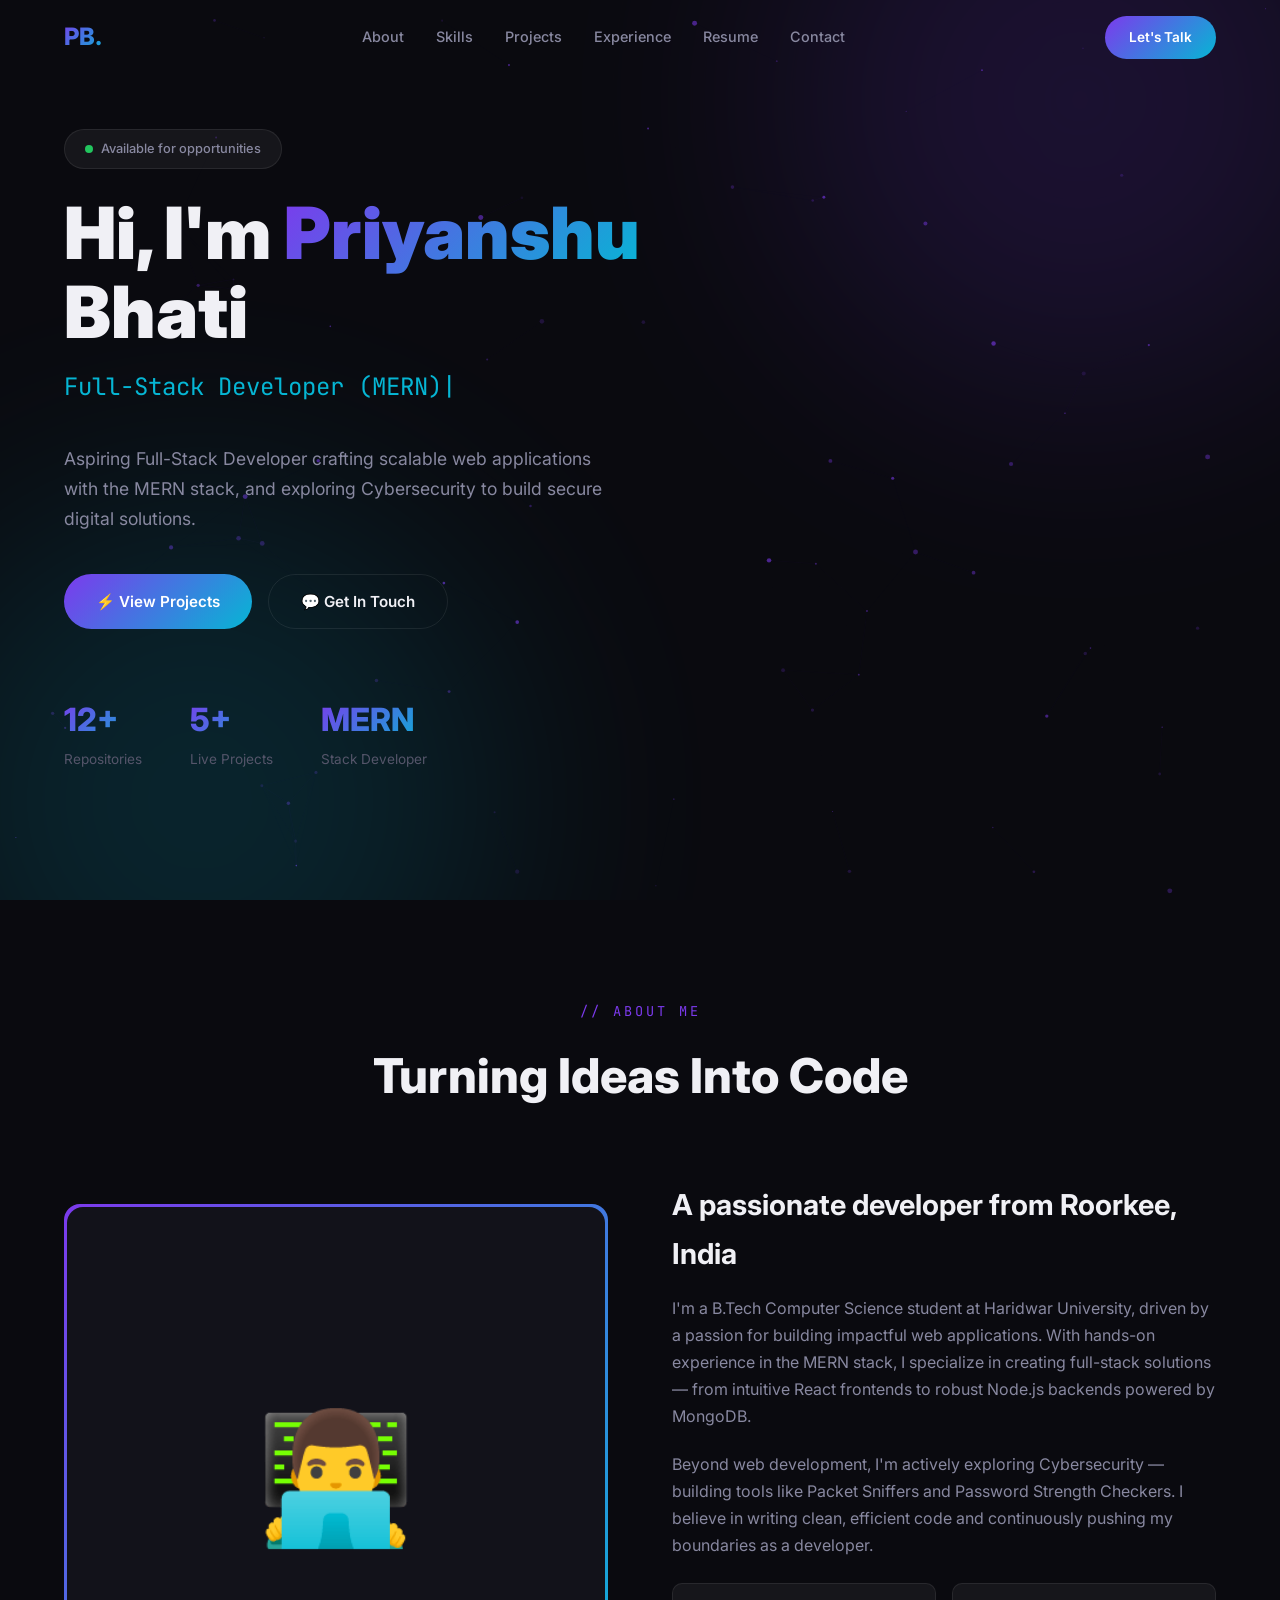
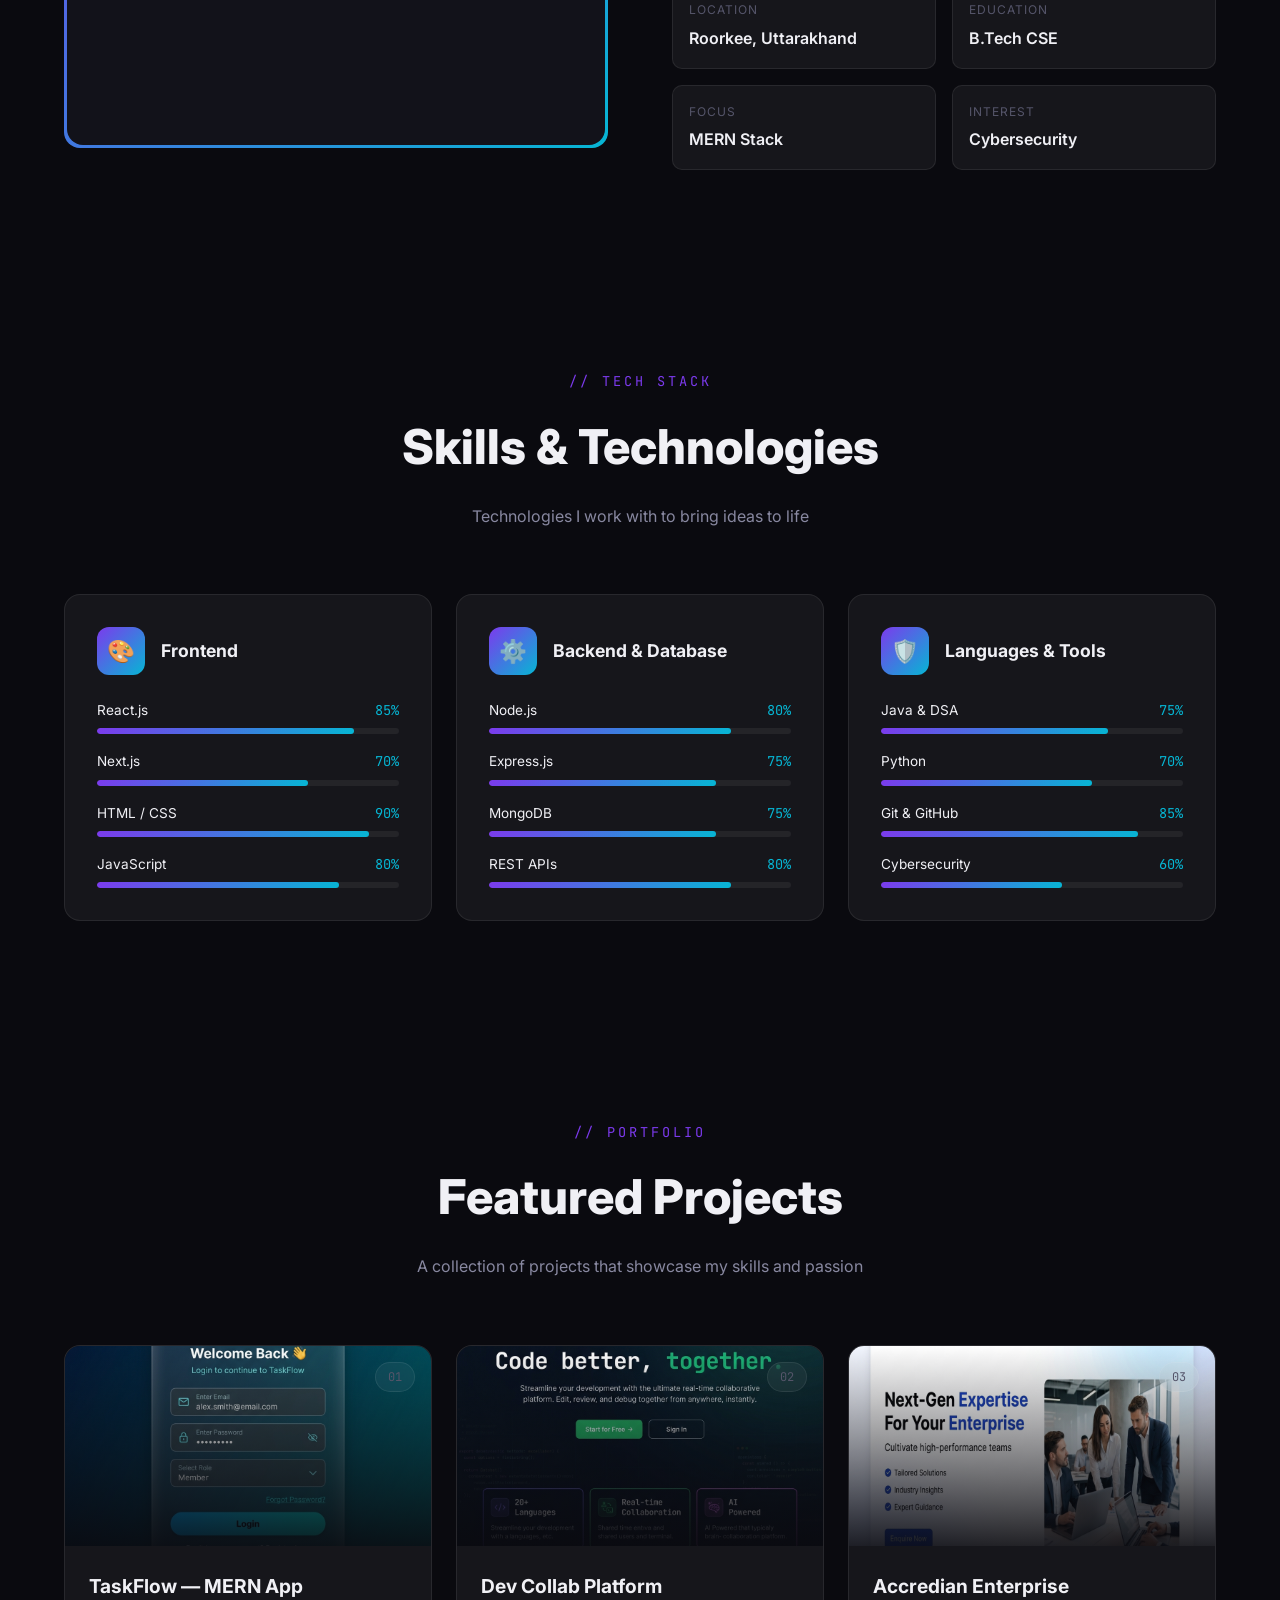
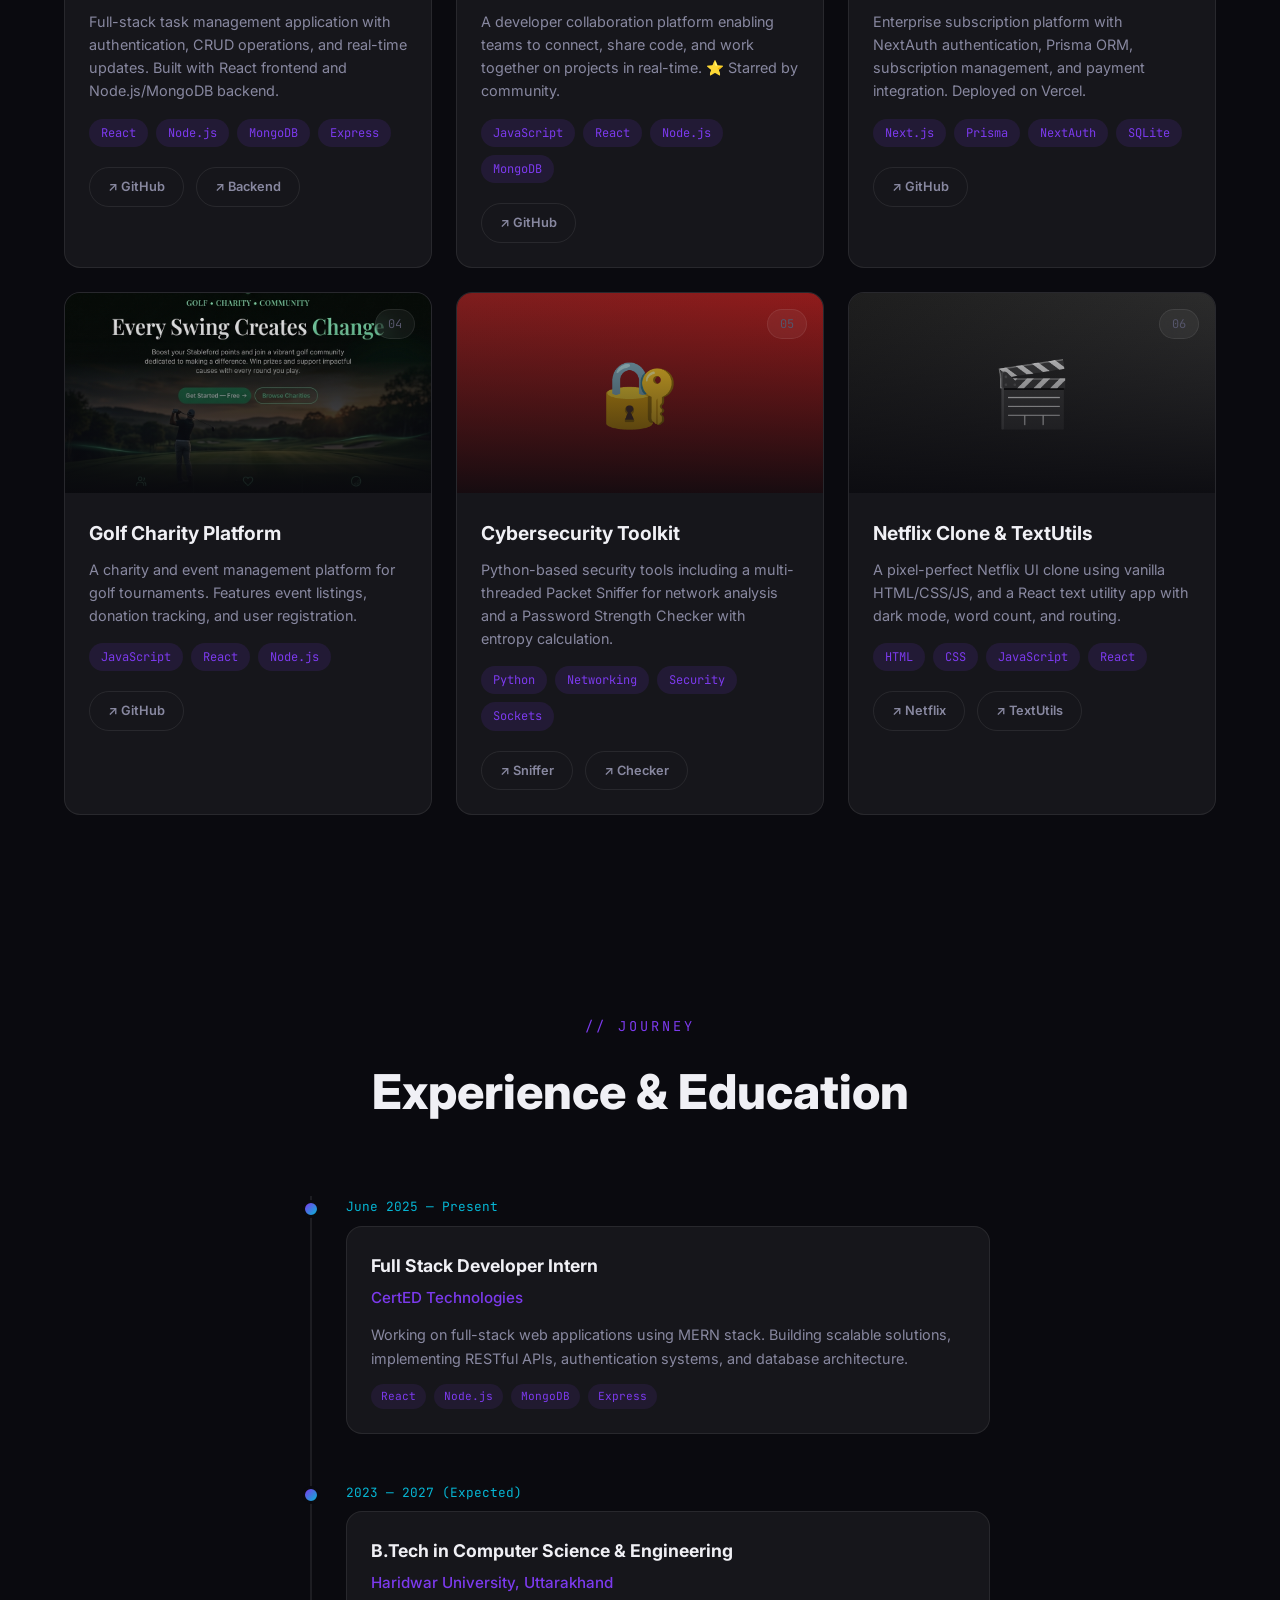
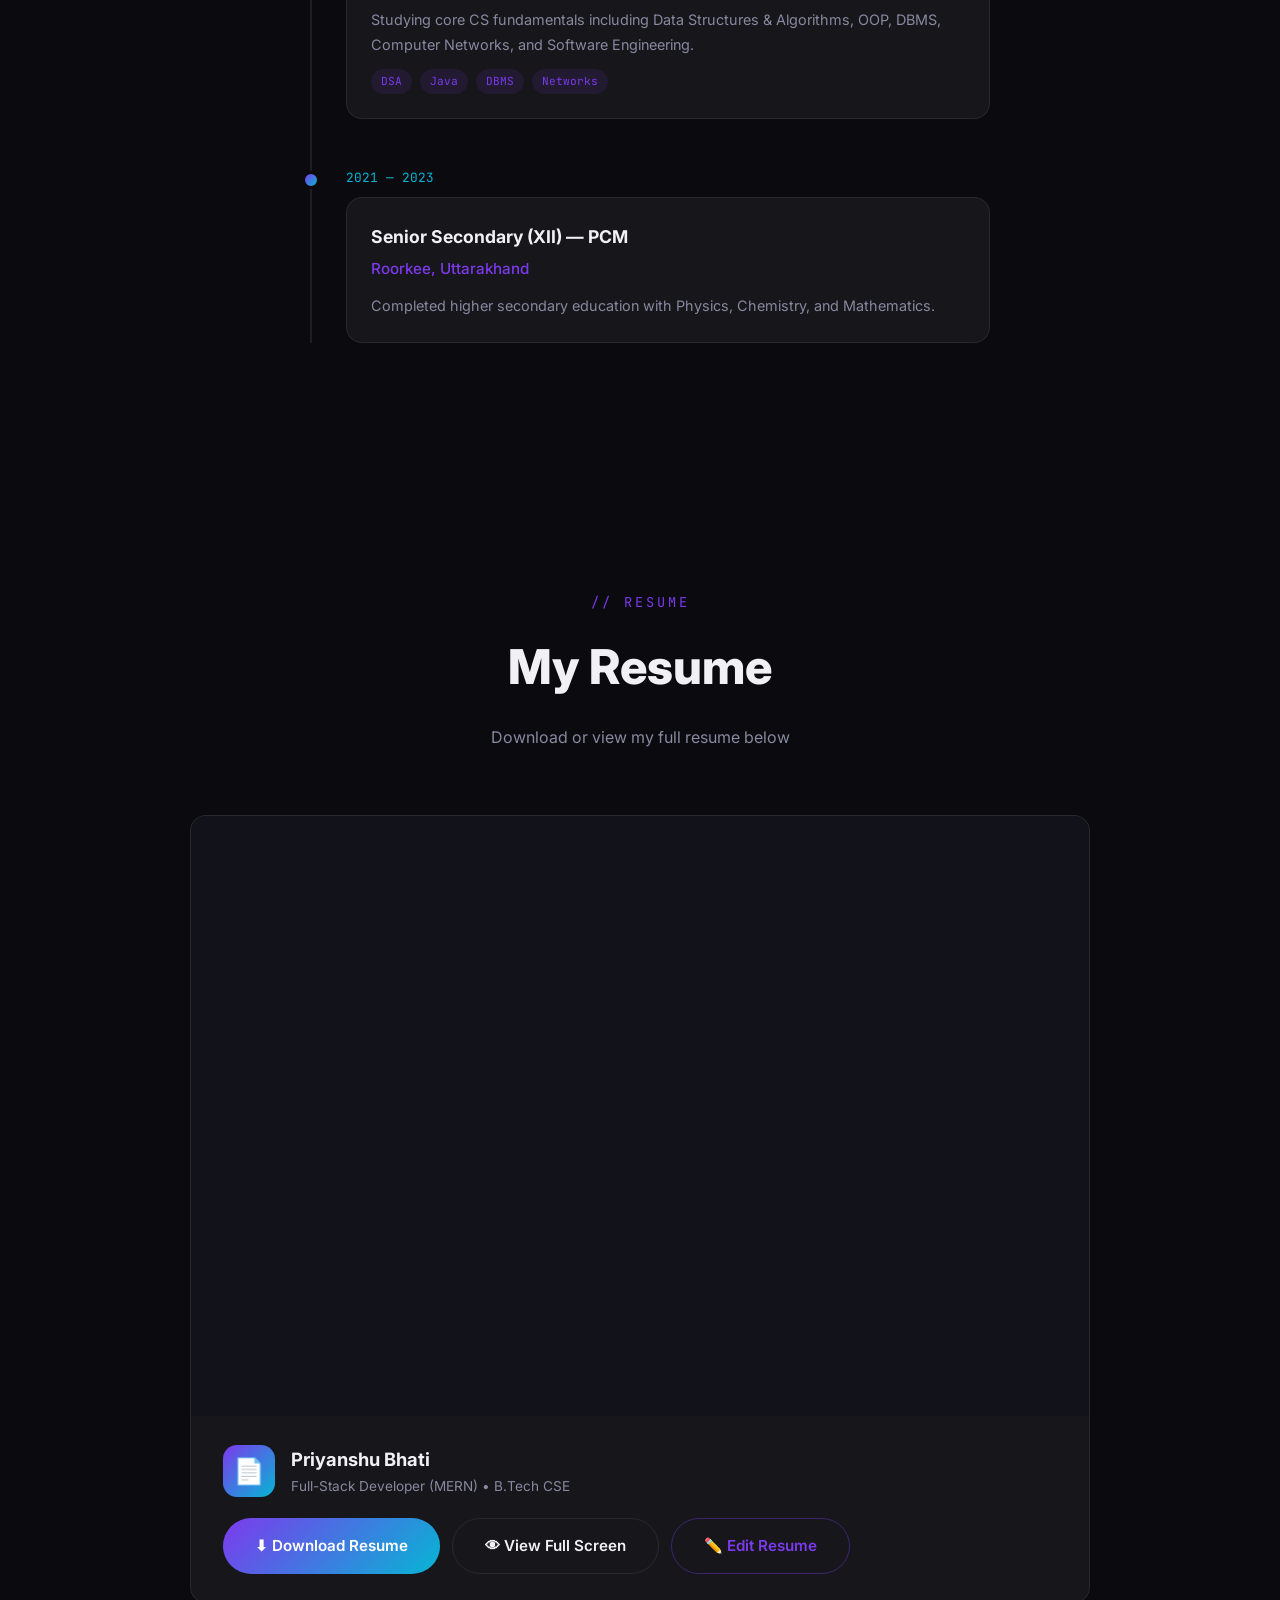
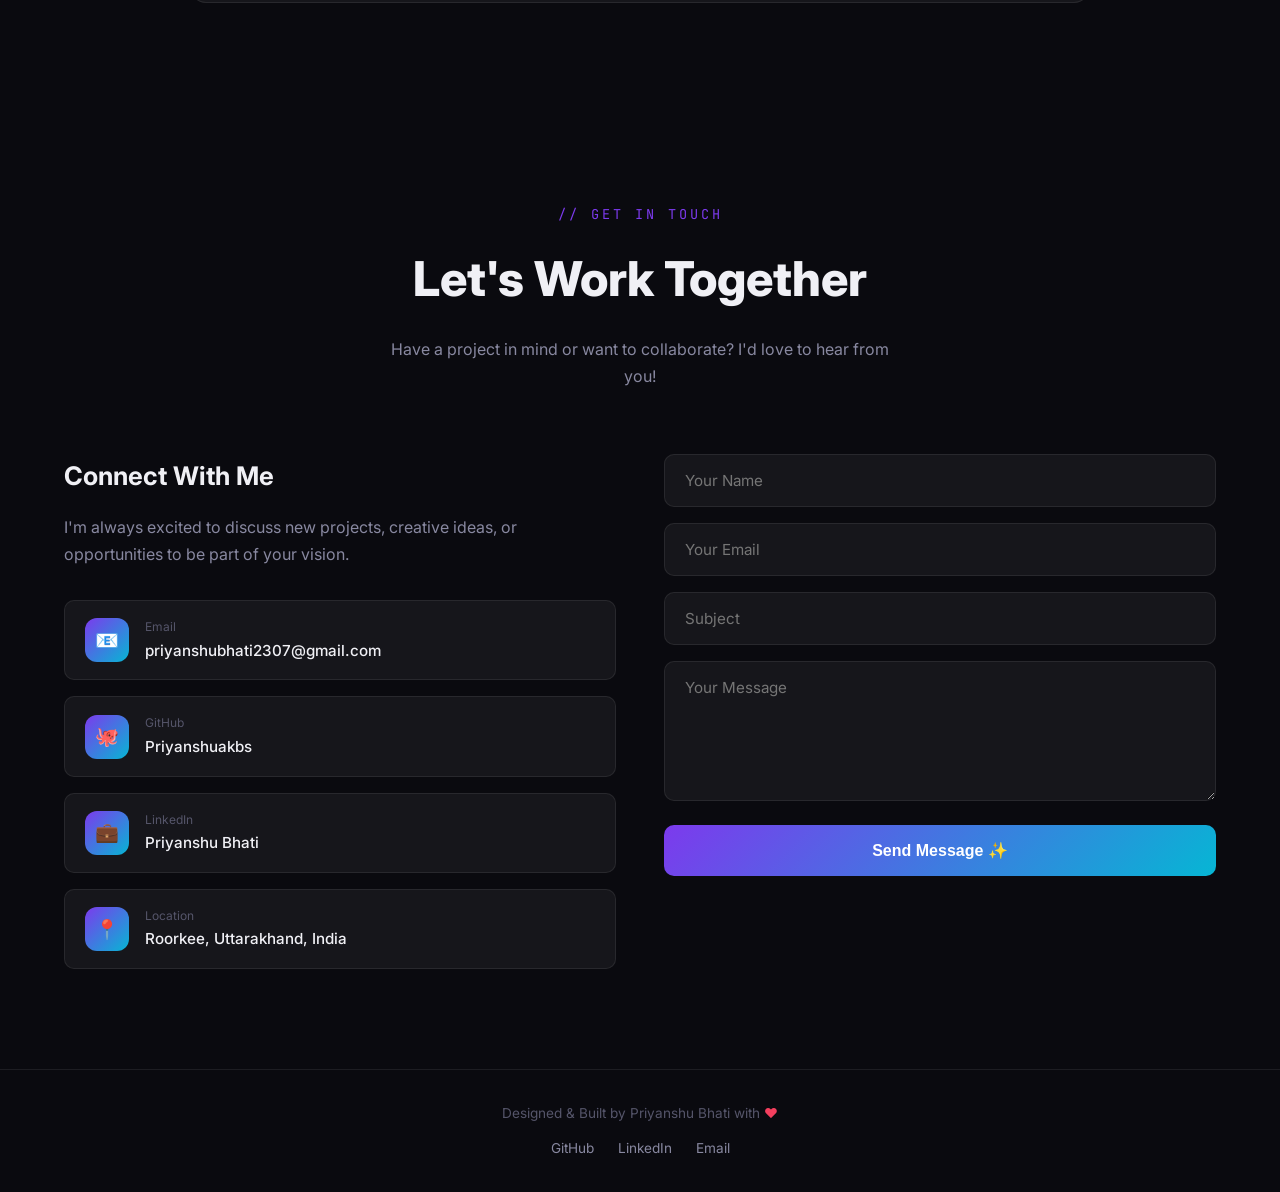
==== index.html @ 5967ee48 "Initial commit: Premium portfolio with resume editor" ====
<!DOCTYPE html>
<html lang="en">
<head>
  <meta charset="UTF-8">
  <meta name="viewport" content="width=device-width, initial-scale=1.0">
  <title>Priyanshu Bhati — Full-Stack Developer</title>
  <meta name="description" content="Portfolio of Priyanshu Bhati — Aspiring Full-Stack Developer specializing in MERN Stack, React, Node.js, and Cybersecurity.">
  <link rel="stylesheet" href="style.css">
  <link rel="icon" href="data:image/svg+xml,<svg xmlns='http://www.w3.org/2000/svg' viewBox='0 0 100 100'><text y='.9em' font-size='90'>⚡</text></svg>">
</head>
<body>

<!-- NAVBAR -->
<nav class="navbar" id="navbar">
  <div class="nav-inner">
    <a href="#" class="nav-logo">PB.</a>
    <div class="nav-links">
      <a href="#about">About</a>
      <a href="#skills">Skills</a>
      <a href="#projects">Projects</a>
      <a href="#experience">Experience</a>
      <a href="#resume">Resume</a>
      <a href="#contact">Contact</a>
    </div>
    <a href="#contact" class="nav-cta">Let's Talk</a>
    <button class="hamburger" id="hamburger" aria-label="Menu">
      <span></span><span></span><span></span>
    </button>
  </div>
</nav>

<!-- MOBILE NAV -->
<div class="mobile-nav" id="mobileNav">
  <button class="close-btn" id="closeNav">&times;</button>
  <a href="#about">About</a>
  <a href="#skills">Skills</a>
  <a href="#projects">Projects</a>
  <a href="#experience">Experience</a>
  <a href="#resume">Resume</a>
  <a href="#contact">Contact</a>
</div>

<!-- HERO -->
<section class="hero" id="hero">
  <canvas id="particles-canvas"></canvas>
  <div class="hero-bg-glow g1"></div>
  <div class="hero-bg-glow g2"></div>
  <div class="container hero-content">
    <div class="hero-badge"><span class="dot"></span> Available for opportunities</div>
    <h1>Hi, I'm <span class="gradient-text">Priyanshu</span><br>Bhati</h1>
    <div class="typing-wrapper">
      <span id="typing-text"></span><span class="cursor">|</span>
    </div>
    <p class="hero-desc">Aspiring Full-Stack Developer crafting scalable web applications with the MERN stack, and exploring Cybersecurity to build secure digital solutions.</p>
    <div class="hero-btns">
      <a href="#projects" class="btn btn-primary">⚡ View Projects</a>
      <a href="#contact" class="btn btn-outline">💬 Get In Touch</a>
    </div>
    <div class="hero-stats">
      <div class="hero-stat"><h3>12+</h3><p>Repositories</p></div>
      <div class="hero-stat"><h3>5+</h3><p>Live Projects</p></div>
      <div class="hero-stat"><h3>MERN</h3><p>Stack Developer</p></div>
    </div>
  </div>
</section>

<!-- ABOUT -->
<section id="about">
  <div class="container">
    <div class="section-header reveal">
      <p class="section-label">// About Me</p>
      <h2 class="section-title">Turning Ideas Into Code</h2>
    </div>
    <div class="about-grid">
      <div class="about-image-wrapper reveal">
        <div class="about-image">👨‍💻</div>
      </div>
      <div class="about-text reveal">
        <h3>A passionate developer from Roorkee, India</h3>
        <p>I'm a B.Tech Computer Science student at Haridwar University, driven by a passion for building impactful web applications. With hands-on experience in the MERN stack, I specialize in creating full-stack solutions — from intuitive React frontends to robust Node.js backends powered by MongoDB.</p>
        <p>Beyond web development, I'm actively exploring Cybersecurity — building tools like Packet Sniffers and Password Strength Checkers. I believe in writing clean, efficient code and continuously pushing my boundaries as a developer.</p>
        <div class="about-info-grid">
          <div class="about-info-item"><div class="label">Location</div><div class="value">Roorkee, Uttarakhand</div></div>
          <div class="about-info-item"><div class="label">Education</div><div class="value">B.Tech CSE</div></div>
          <div class="about-info-item"><div class="label">Focus</div><div class="value">MERN Stack</div></div>
          <div class="about-info-item"><div class="label">Interest</div><div class="value">Cybersecurity</div></div>
        </div>
      </div>
    </div>
  </div>
</section>

<!-- SKILLS -->
<section id="skills">
  <div class="container">
    <div class="section-header reveal">
      <p class="section-label">// Tech Stack</p>
      <h2 class="section-title">Skills & Technologies</h2>
      <p class="section-subtitle">Technologies I work with to bring ideas to life</p>
    </div>
    <div class="skills-grid">
      <div class="skill-card reveal">
        <div class="skill-card-header"><div class="skill-icon">🎨</div><h3>Frontend</h3></div>
        <div class="skill-list">
          <div class="skill-item"><div class="skill-item-header"><span>React.js</span><span>85%</span></div><div class="skill-bar"><div class="skill-bar-fill" data-width="85"></div></div></div>
          <div class="skill-item"><div class="skill-item-header"><span>Next.js</span><span>70%</span></div><div class="skill-bar"><div class="skill-bar-fill" data-width="70"></div></div></div>
          <div class="skill-item"><div class="skill-item-header"><span>HTML / CSS</span><span>90%</span></div><div class="skill-bar"><div class="skill-bar-fill" data-width="90"></div></div></div>
          <div class="skill-item"><div class="skill-item-header"><span>JavaScript</span><span>80%</span></div><div class="skill-bar"><div class="skill-bar-fill" data-width="80"></div></div></div>
        </div>
      </div>
      <div class="skill-card reveal">
        <div class="skill-card-header"><div class="skill-icon">⚙️</div><h3>Backend & Database</h3></div>
        <div class="skill-list">
          <div class="skill-item"><div class="skill-item-header"><span>Node.js</span><span>80%</span></div><div class="skill-bar"><div class="skill-bar-fill" data-width="80"></div></div></div>
          <div class="skill-item"><div class="skill-item-header"><span>Express.js</span><span>75%</span></div><div class="skill-bar"><div class="skill-bar-fill" data-width="75"></div></div></div>
          <div class="skill-item"><div class="skill-item-header"><span>MongoDB</span><span>75%</span></div><div class="skill-bar"><div class="skill-bar-fill" data-width="75"></div></div></div>
          <div class="skill-item"><div class="skill-item-header"><span>REST APIs</span><span>80%</span></div><div class="skill-bar"><div class="skill-bar-fill" data-width="80"></div></div></div>
        </div>
      </div>
      <div class="skill-card reveal">
        <div class="skill-card-header"><div class="skill-icon">🛡️</div><h3>Languages & Tools</h3></div>
        <div class="skill-list">
          <div class="skill-item"><div class="skill-item-header"><span>Java & DSA</span><span>75%</span></div><div class="skill-bar"><div class="skill-bar-fill" data-width="75"></div></div></div>
          <div class="skill-item"><div class="skill-item-header"><span>Python</span><span>70%</span></div><div class="skill-bar"><div class="skill-bar-fill" data-width="70"></div></div></div>
          <div class="skill-item"><div class="skill-item-header"><span>Git & GitHub</span><span>85%</span></div><div class="skill-bar"><div class="skill-bar-fill" data-width="85"></div></div></div>
          <div class="skill-item"><div class="skill-item-header"><span>Cybersecurity</span><span>60%</span></div><div class="skill-bar"><div class="skill-bar-fill" data-width="60"></div></div></div>
        </div>
      </div>
    </div>
  </div>
</section>

<!-- PROJECTS -->
<section id="projects">
  <div class="container">
    <div class="section-header reveal">
      <p class="section-label">// Portfolio</p>
      <h2 class="section-title">Featured Projects</h2>
      <p class="section-subtitle">A collection of projects that showcase my skills and passion</p>
    </div>
    <div class="projects-grid">
      <div class="project-card reveal">
        <div class="project-image">
          <img src="assets/taskflow.png" alt="TaskFlow App">
          <div class="project-overlay"></div>
          <span class="project-number">01</span>
        </div>
        <div class="project-content">
          <h3>TaskFlow — MERN App</h3>
          <p>Full-stack task management application with authentication, CRUD operations, and real-time updates. Built with React frontend and Node.js/MongoDB backend.</p>
          <div class="project-tags"><span>React</span><span>Node.js</span><span>MongoDB</span><span>Express</span></div>
          <div class="project-links">
            <a href="https://github.com/Priyanshuakbs/taskflow-frontend" target="_blank">↗ GitHub</a>
            <a href="https://github.com/Priyanshuakbs/taskflow-mern" target="_blank">↗ Backend</a>
          </div>
        </div>
      </div>

      <div class="project-card reveal">
        <div class="project-image">
          <img src="assets/devcollab.png" alt="Dev Collab Platform">
          <div class="project-overlay"></div>
          <span class="project-number">02</span>
        </div>
        <div class="project-content">
          <h3>Dev Collab Platform</h3>
          <p>A developer collaboration platform enabling teams to connect, share code, and work together on projects in real-time. ⭐ Starred by community.</p>
          <div class="project-tags"><span>JavaScript</span><span>React</span><span>Node.js</span><span>MongoDB</span></div>
          <div class="project-links">
            <a href="https://github.com/Priyanshuakbs/dev-collab-platform" target="_blank">↗ GitHub</a>
          </div>
        </div>
      </div>

      <div class="project-card reveal">
        <div class="project-image">
          <img src="assets/accredian.png" alt="Accredian Enterprise">
          <div class="project-overlay"></div>
          <span class="project-number">03</span>
        </div>
        <div class="project-content">
          <h3>Accredian Enterprise</h3>
          <p>Enterprise subscription platform with NextAuth authentication, Prisma ORM, subscription management, and payment integration. Deployed on Vercel.</p>
          <div class="project-tags"><span>Next.js</span><span>Prisma</span><span>NextAuth</span><span>SQLite</span></div>
          <div class="project-links">
            <a href="https://github.com/Priyanshuakbs/accredian-subscription-platform" target="_blank">↗ GitHub</a>
          </div>
        </div>
      </div>

      <div class="project-card reveal">
        <div class="project-image">
          <img src="assets/golfdraw.png" alt="Golf Charity Platform">
          <div class="project-overlay"></div>
          <span class="project-number">04</span>
        </div>
        <div class="project-content">
          <h3>Golf Charity Platform</h3>
          <p>A charity and event management platform for golf tournaments. Features event listings, donation tracking, and user registration.</p>
          <div class="project-tags"><span>JavaScript</span><span>React</span><span>Node.js</span></div>
          <div class="project-links">
            <a href="https://github.com/Priyanshuakbs/golf-charity-platform" target="_blank">↗ GitHub</a>
          </div>
        </div>
      </div>

      <div class="project-card reveal">
        <div class="project-image" style="background:linear-gradient(135deg,#7f1d1d,#991b1b)">
          <span style="font-size:4rem">🔐</span>
          <div class="project-overlay"></div>
          <span class="project-number">05</span>
        </div>
        <div class="project-content">
          <h3>Cybersecurity Toolkit</h3>
          <p>Python-based security tools including a multi-threaded Packet Sniffer for network analysis and a Password Strength Checker with entropy calculation.</p>
          <div class="project-tags"><span>Python</span><span>Networking</span><span>Security</span><span>Sockets</span></div>
          <div class="project-links">
            <a href="https://github.com/Priyanshuakbs/PACKET-SNIFFER" target="_blank">↗ Sniffer</a>
            <a href="https://github.com/Priyanshuakbs/PASSWORD-CHECKER" target="_blank">↗ Checker</a>
          </div>
        </div>
      </div>

      <div class="project-card reveal">
        <div class="project-image" style="background:linear-gradient(135deg,#1e1e1e,#333)">
          <span style="font-size:4rem">🎬</span>
          <div class="project-overlay"></div>
          <span class="project-number">06</span>
        </div>
        <div class="project-content">
          <h3>Netflix Clone & TextUtils</h3>
          <p>A pixel-perfect Netflix UI clone using vanilla HTML/CSS/JS, and a React text utility app with dark mode, word count, and routing.</p>
          <div class="project-tags"><span>HTML</span><span>CSS</span><span>JavaScript</span><span>React</span></div>
          <div class="project-links">
            <a href="https://github.com/Priyanshuakbs/netflix-clone-using-html-css-and-javascript" target="_blank">↗ Netflix</a>
            <a href="https://github.com/Priyanshuakbs/textutils-react-app" target="_blank">↗ TextUtils</a>
          </div>
        </div>
      </div>
    </div>
  </div>
</section>

<!-- EXPERIENCE -->
<section id="experience">
  <div class="container">
    <div class="section-header reveal">
      <p class="section-label">// Journey</p>
      <h2 class="section-title">Experience & Education</h2>
    </div>
    <div class="timeline">
      <div class="timeline-item reveal">
        <div class="timeline-dot"></div>
        <div class="timeline-date">June 2025 — Present</div>
        <div class="timeline-card">
          <h3>Full Stack Developer Intern</h3>
          <h4>CertED Technologies</h4>
          <p>Working on full-stack web applications using MERN stack. Building scalable solutions, implementing RESTful APIs, authentication systems, and database architecture.</p>
          <div class="tags"><span>React</span><span>Node.js</span><span>MongoDB</span><span>Express</span></div>
        </div>
      </div>
      <div class="timeline-item reveal">
        <div class="timeline-dot"></div>
        <div class="timeline-date">2023 — 2027 (Expected)</div>
        <div class="timeline-card">
          <h3>B.Tech in Computer Science & Engineering</h3>
          <h4>Haridwar University, Uttarakhand</h4>
          <p>Studying core CS fundamentals including Data Structures & Algorithms, OOP, DBMS, Computer Networks, and Software Engineering.</p>
          <div class="tags"><span>DSA</span><span>Java</span><span>DBMS</span><span>Networks</span></div>
        </div>
      </div>
      <div class="timeline-item reveal">
        <div class="timeline-dot"></div>
        <div class="timeline-date">2021 — 2023</div>
        <div class="timeline-card">
          <h3>Senior Secondary (XII) — PCM</h3>
          <h4>Roorkee, Uttarakhand</h4>
          <p>Completed higher secondary education with Physics, Chemistry, and Mathematics.</p>
        </div>
      </div>
    </div>
  </div>
</section>

<!-- RESUME -->
<section id="resume">
  <div class="container">
    <div class="section-header reveal">
      <p class="section-label">// Resume</p>
      <h2 class="section-title">My Resume</h2>
      <p class="section-subtitle">Download or view my full resume below</p>
    </div>
    <div class="resume-wrapper reveal">
      <div class="resume-card">
        <div class="resume-preview">
          <iframe src="assets/Priyanshu_resume.pdf" title="Resume"></iframe>
        </div>
        <div class="resume-actions">
          <div class="resume-info">
            <div class="resume-icon">📄</div>
            <div>
              <h3>Priyanshu Bhati</h3>
              <p>Full-Stack Developer (MERN) &bull; B.Tech CSE</p>
            </div>
          </div>
          <div class="resume-btns">
            <a href="assets/Priyanshu_resume.pdf" download class="btn btn-primary">⬇ Download Resume</a>
            <a href="assets/Priyanshu_resume.pdf" target="_blank" class="btn btn-outline">👁 View Full Screen</a>
            <a href="editor.html" class="btn btn-outline" style="border-color:rgba(124,58,237,0.4);color:#7c3aed;">✏️ Edit Resume</a>
          </div>
        </div>
      </div>
    </div>
  </div>
</section>

<!-- CONTACT -->
<section id="contact">
  <div class="container">
    <div class="section-header reveal">
      <p class="section-label">// Get In Touch</p>
      <h2 class="section-title">Let's Work Together</h2>
      <p class="section-subtitle">Have a project in mind or want to collaborate? I'd love to hear from you!</p>
    </div>
    <div class="contact-grid">
      <div class="contact-info reveal">
        <h3>Connect With Me</h3>
        <p>I'm always excited to discuss new projects, creative ideas, or opportunities to be part of your vision.</p>
        <div class="contact-links">
          <a href="mailto:priyanshubhati2307@gmail.com" class="contact-link">
            <div class="contact-link-icon">📧</div>
            <div class="contact-link-text"><div class="label">Email</div><div class="value">priyanshubhati2307@gmail.com</div></div>
          </a>
          <a href="https://github.com/Priyanshuakbs" target="_blank" class="contact-link">
            <div class="contact-link-icon">🐙</div>
            <div class="contact-link-text"><div class="label">GitHub</div><div class="value">Priyanshuakbs</div></div>
          </a>
          <a href="https://www.linkedin.com/in/priyanshu-bhati2307/" target="_blank" class="contact-link">
            <div class="contact-link-icon">💼</div>
            <div class="contact-link-text"><div class="label">LinkedIn</div><div class="value">Priyanshu Bhati</div></div>
          </a>
          <div class="contact-link">
            <div class="contact-link-icon">📍</div>
            <div class="contact-link-text"><div class="label">Location</div><div class="value">Roorkee, Uttarakhand, India</div></div>
          </div>
        </div>
      </div>
      <form class="contact-form reveal" id="contactForm">
        <div class="form-group"><input type="text" placeholder="Your Name" required></div>
        <div class="form-group"><input type="email" placeholder="Your Email" required></div>
        <div class="form-group"><input type="text" placeholder="Subject"></div>
        <div class="form-group"><textarea placeholder="Your Message" required></textarea></div>
        <button type="submit" class="btn-submit">Send Message ✨</button>
      </form>
    </div>
  </div>
</section>

<!-- FOOTER -->
<footer class="footer">
  <div class="container">
    <p>Designed & Built by Priyanshu Bhati with <span class="heart">❤️</span></p>
    <div class="footer-links">
      <a href="https://github.com/Priyanshuakbs" target="_blank">GitHub</a>
      <a href="https://www.linkedin.com/in/priyanshu-bhati2307/" target="_blank">LinkedIn</a>
      <a href="mailto:priyanshubhati2307@gmail.com">Email</a>
    </div>
  </div>
</footer>

<script src="script.js"></script>
</body>
</html>
---- style.css ----
@import url('https://fonts.googleapis.com/css2?family=Inter:wght@300;400;500;600;700;800;900&family=JetBrains+Mono:wght@400;500;700&display=swap');

:root {
  --bg-primary: #0a0a0f;
  --bg-secondary: #12121a;
  --bg-card: rgba(255,255,255,0.03);
  --bg-glass: rgba(255,255,255,0.05);
  --border-glass: rgba(255,255,255,0.08);
  --text-primary: #f0f0f5;
  --text-secondary: #8888a0;
  --text-muted: #55556a;
  --accent-1: #7c3aed;
  --accent-2: #06b6d4;
  --accent-3: #f43f5e;
  --gradient-1: linear-gradient(135deg, #7c3aed, #06b6d4);
  --gradient-2: linear-gradient(135deg, #7c3aed, #f43f5e);
  --gradient-3: linear-gradient(135deg, #06b6d4, #7c3aed);
  --shadow-glow: 0 0 40px rgba(124,58,237,0.15);
  --radius: 16px;
  --radius-sm: 10px;
  --transition: 0.3s cubic-bezier(0.4,0,0.2,1);
  --font-main: 'Inter', sans-serif;
  --font-mono: 'JetBrains Mono', monospace;
}

*, *::before, *::after { margin:0; padding:0; box-sizing:border-box; }
html { scroll-behavior:smooth; scroll-padding-top:80px; }
body {
  font-family: var(--font-main);
  background: var(--bg-primary);
  color: var(--text-primary);
  line-height: 1.7;
  overflow-x: hidden;
}
a { color: inherit; text-decoration: none; }
img { max-width:100%; display:block; }
ul { list-style:none; }
.container { max-width:1200px; margin:0 auto; padding:0 24px; }

/* ===== NAVBAR ===== */
.navbar {
  position:fixed; top:0; left:0; width:100%; z-index:1000;
  padding:16px 0; background: transparent; transition: var(--transition);
}
.navbar.scrolled {
  background: rgba(10,10,15,0.85);
  backdrop-filter: blur(20px);
  border-bottom: 1px solid var(--border-glass);
  padding:10px 0;
}
.nav-inner {
  display:flex; align-items:center; justify-content:space-between;
  max-width:1200px; margin:0 auto; padding:0 24px;
}
.nav-logo {
  font-size:1.5rem; font-weight:800;
  background: var(--gradient-1); -webkit-background-clip:text;
  -webkit-text-fill-color:transparent; background-clip:text;
}
.nav-links { display:flex; gap:32px; }
.nav-links a {
  font-size:0.9rem; font-weight:500; color:var(--text-secondary);
  position:relative; transition: var(--transition);
}
.nav-links a:hover, .nav-links a.active { color:var(--text-primary); }
.nav-links a::after {
  content:''; position:absolute; bottom:-4px; left:0;
  width:0; height:2px; background:var(--gradient-1); transition: var(--transition);
}
.nav-links a:hover::after, .nav-links a.active::after { width:100%; }
.nav-cta {
  padding:10px 24px; border-radius:50px; font-size:0.85rem; font-weight:600;
  background: var(--gradient-1); color:#fff; border:none; cursor:pointer; transition: var(--transition);
}
.nav-cta:hover { transform:translateY(-2px); box-shadow: 0 8px 25px rgba(124,58,237,0.4); }
.hamburger { display:none; flex-direction:column; gap:5px; cursor:pointer; background:none; border:none; }
.hamburger span { width:24px; height:2px; background:var(--text-primary); transition:var(--transition); border-radius:2px; }

/* ===== HERO ===== */
.hero { min-height:100vh; display:flex; align-items:center; position:relative; overflow:hidden; }
#particles-canvas { position:absolute; inset:0; z-index:0; }
.hero-bg-glow {
  position:absolute; width:600px; height:600px; border-radius:50%;
  filter:blur(120px); opacity:0.15; z-index:0;
}
.hero-bg-glow.g1 { background:var(--accent-1); top:-200px; right:-100px; }
.hero-bg-glow.g2 { background:var(--accent-2); bottom:-200px; left:-100px; }
.hero-content { position:relative; z-index:2; width:100%; }
.hero-badge {
  display:inline-flex; align-items:center; gap:8px;
  padding:8px 20px; border-radius:50px; font-size:0.8rem; font-weight:500;
  background:var(--bg-glass); border:1px solid var(--border-glass);
  color:var(--text-secondary); margin-bottom:24px; animation: fadeInUp 0.8s ease;
}
.hero-badge .dot { width:8px; height:8px; border-radius:50%; background:#22c55e; animation:pulse 2s infinite; }
.hero h1 {
  font-size:clamp(2.5rem,6vw,4.5rem); font-weight:900;
  line-height:1.1; margin-bottom:16px; animation: fadeInUp 0.8s ease 0.1s both;
}
.hero h1 .gradient-text {
  background:var(--gradient-1); -webkit-background-clip:text;
  -webkit-text-fill-color:transparent; background-clip:text;
}
.hero .typing-wrapper {
  font-family:var(--font-mono); font-size:clamp(1rem,2.5vw,1.5rem);
  color:var(--accent-2); margin-bottom:24px; min-height:2.2em; animation: fadeInUp 0.8s ease 0.2s both;
}
.hero .typing-wrapper .cursor { animation:blink 1s infinite; }
.hero-desc {
  font-size:1.1rem; color:var(--text-secondary); max-width:550px;
  margin-bottom:40px; animation: fadeInUp 0.8s ease 0.3s both;
}
.hero-btns { display:flex; gap:16px; flex-wrap:wrap; animation: fadeInUp 0.8s ease 0.4s both; }
.btn {
  display:inline-flex; align-items:center; gap:8px;
  padding:14px 32px; border-radius:50px; font-size:0.95rem;
  font-weight:600; cursor:pointer; transition:var(--transition); border:none;
}
.btn-primary { background:var(--gradient-1); color:#fff; }
.btn-primary:hover { transform:translateY(-3px); box-shadow:0 12px 35px rgba(124,58,237,0.4); }
.btn-outline { background:transparent; color:var(--text-primary); border:1.5px solid var(--border-glass); }
.btn-outline:hover { border-color:var(--accent-1); transform:translateY(-3px); }
.hero-stats { display:flex; gap:48px; margin-top:64px; animation: fadeInUp 0.8s ease 0.5s both; }
.hero-stat h3 {
  font-size:2rem; font-weight:800;
  background:var(--gradient-1); -webkit-background-clip:text;
  -webkit-text-fill-color:transparent; background-clip:text;
}
.hero-stat p { font-size:0.85rem; color:var(--text-muted); }

/* ===== SECTIONS ===== */
section { padding:100px 0; }
.section-header { text-align:center; margin-bottom:64px; }
.section-label {
  font-family:var(--font-mono); font-size:0.85rem; color:var(--accent-1);
  text-transform:uppercase; letter-spacing:3px; margin-bottom:12px;
}
.section-title { font-size:clamp(2rem,4vw,3rem); font-weight:800; margin-bottom:16px; }
.section-subtitle { color:var(--text-secondary); max-width:500px; margin:0 auto; }

/* ===== ABOUT ===== */
.about-grid { display:grid; grid-template-columns:1fr 1fr; gap:64px; align-items:center; }
.about-image-wrapper { position:relative; border-radius:var(--radius); background:var(--gradient-1); padding:3px; }
.about-image {
  width:100%; aspect-ratio:1; border-radius:var(--radius);
  background:var(--bg-secondary); object-fit:cover;
  display:flex; align-items:center; justify-content:center; font-size:8rem; overflow:hidden;
}
.about-text h3 { font-size:1.8rem; margin-bottom:16px; }
.about-text p { color:var(--text-secondary); margin-bottom:20px; }
.about-info-grid { display:grid; grid-template-columns:1fr 1fr; gap:16px; margin-top:24px; }
.about-info-item {
  padding:16px; border-radius:var(--radius-sm);
  background:var(--bg-glass); border:1px solid var(--border-glass);
}
.about-info-item .label { font-size:0.75rem; color:var(--text-muted); text-transform:uppercase; letter-spacing:1px; }
.about-info-item .value { font-weight:600; margin-top:4px; }

/* ===== SKILLS ===== */
.skills-grid { display:grid; grid-template-columns:repeat(auto-fit,minmax(340px,1fr)); gap:24px; }
.skill-card {
  padding:32px; border-radius:var(--radius);
  background:var(--bg-glass); border:1px solid var(--border-glass); transition:var(--transition);
}
.skill-card:hover { transform:translateY(-5px); border-color:var(--accent-1); box-shadow:var(--shadow-glow); }
.skill-card-header { display:flex; align-items:center; gap:16px; margin-bottom:24px; }
.skill-icon {
  width:48px; height:48px; border-radius:12px;
  background:var(--gradient-1); display:flex; align-items:center; justify-content:center; font-size:1.4rem;
}
.skill-card-header h3 { font-size:1.1rem; font-weight:700; }
.skill-list { display:flex; flex-direction:column; gap:16px; }
.skill-item { display:flex; flex-direction:column; gap:6px; }
.skill-item-header { display:flex; justify-content:space-between; font-size:0.85rem; }
.skill-item-header span:last-child { color:var(--accent-2); font-family:var(--font-mono); }
.skill-bar { height:6px; border-radius:3px; background:rgba(255,255,255,0.06); overflow:hidden; }
.skill-bar-fill {
  height:100%; border-radius:3px; background:var(--gradient-1);
  width:0; transition: width 1.5s cubic-bezier(0.4,0,0.2,1);
}

/* ===== PROJECTS ===== */
.projects-grid { display:grid; grid-template-columns:repeat(auto-fit,minmax(360px,1fr)); gap:24px; }
.project-card {
  border-radius:var(--radius); overflow:hidden;
  background:var(--bg-glass); border:1px solid var(--border-glass);
  transition:var(--transition); position:relative;
}
.project-card:hover { transform:translateY(-8px); border-color:var(--accent-1); box-shadow:var(--shadow-glow); }
.project-image {
  height:200px; background:var(--bg-secondary);
  position:relative; overflow:hidden;
  display:flex; align-items:center; justify-content:center;
}
.project-image img { width:100%; height:100%; object-fit:cover; }
.project-image .project-overlay {
  position:absolute; inset:0;
  background:linear-gradient(to top, rgba(10,10,15,0.9), transparent);
}
.project-number {
  position:absolute; top:16px; right:16px;
  font-family:var(--font-mono); font-size:0.75rem;
  padding:4px 12px; border-radius:50px;
  background:var(--bg-glass); border:1px solid var(--border-glass);
  backdrop-filter:blur(10px); color:var(--text-muted);
}
.project-content { padding:24px; }
.project-content h3 { font-size:1.2rem; font-weight:700; margin-bottom:8px; }
.project-content p { font-size:0.9rem; color:var(--text-secondary); margin-bottom:16px; line-height:1.6; }
.project-tags { display:flex; flex-wrap:wrap; gap:8px; margin-bottom:20px; }
.project-tags span {
  font-size:0.75rem; padding:4px 12px; border-radius:50px;
  background:rgba(124,58,237,0.12); color:var(--accent-1); font-family:var(--font-mono);
}
.project-links { display:flex; gap:12px; }
.project-links a {
  display:inline-flex; align-items:center; gap:6px;
  padding:8px 18px; border-radius:50px; font-size:0.8rem; font-weight:600;
  border:1px solid var(--border-glass); color:var(--text-secondary); transition:var(--transition);
}
.project-links a:hover { border-color:var(--accent-1); color:var(--text-primary); }

/* ===== EXPERIENCE & EDUCATION ===== */
.timeline { position:relative; max-width:700px; margin:0 auto; }
.timeline::before {
  content:''; position:absolute; left:20px; top:0; bottom:0;
  width:2px; background:var(--border-glass);
}
.timeline-item { position:relative; padding-left:56px; margin-bottom:48px; }
.timeline-dot {
  position:absolute; left:12px; top:4px;
  width:18px; height:18px; border-radius:50%;
  background:var(--gradient-1); border:3px solid var(--bg-primary);
}
.timeline-date {
  font-family:var(--font-mono); font-size:0.8rem;
  color:var(--accent-2); margin-bottom:8px;
}
.timeline-card {
  padding:24px; border-radius:var(--radius);
  background:var(--bg-glass); border:1px solid var(--border-glass);
}
.timeline-card h3 { font-size:1.1rem; font-weight:700; margin-bottom:4px; }
.timeline-card h4 { font-size:0.95rem; color:var(--accent-1); margin-bottom:12px; font-weight:500; }
.timeline-card p { font-size:0.9rem; color:var(--text-secondary); }
.timeline-card .tags { display:flex; flex-wrap:wrap; gap:8px; margin-top:12px; }
.timeline-card .tags span {
  font-size:0.7rem; padding:3px 10px; border-radius:50px;
  background:rgba(124,58,237,0.1); color:var(--accent-1); font-family:var(--font-mono);
}

/* ===== RESUME ===== */
.resume-wrapper { max-width:900px; margin:0 auto; }
.resume-card {
  border-radius:var(--radius); overflow:hidden;
  background:var(--bg-glass); border:1px solid var(--border-glass);
}
.resume-preview { width:100%; height:600px; background:var(--bg-secondary); }
.resume-preview iframe { width:100%; height:100%; border:none; }
.resume-actions {
  padding:28px 32px;
  display:flex; align-items:center; justify-content:space-between;
  flex-wrap:wrap; gap:20px;
}
.resume-info { display:flex; align-items:center; gap:16px; }
.resume-icon {
  width:52px; height:52px; border-radius:14px;
  background:var(--gradient-1); display:flex;
  align-items:center; justify-content:center; font-size:1.6rem;
}
.resume-info h3 { font-size:1.15rem; font-weight:700; }
.resume-info p { font-size:0.85rem; color:var(--text-secondary); }
.resume-btns { display:flex; gap:12px; flex-wrap:wrap; }

/* ===== CONTACT ===== */
.contact-grid { display:grid; grid-template-columns:1fr 1fr; gap:48px; }
.contact-info h3 { font-size:1.6rem; font-weight:700; margin-bottom:16px; }
.contact-info p { color:var(--text-secondary); margin-bottom:32px; }
.contact-links { display:flex; flex-direction:column; gap:16px; }
.contact-link {
  display:flex; align-items:center; gap:16px;
  padding:16px 20px; border-radius:var(--radius-sm);
  background:var(--bg-glass); border:1px solid var(--border-glass); transition:var(--transition);
}
.contact-link:hover { border-color:var(--accent-1); transform:translateX(5px); }
.contact-link-icon {
  width:44px; height:44px; border-radius:12px;
  background:var(--gradient-1); display:flex;
  align-items:center; justify-content:center; font-size:1.2rem; flex-shrink:0;
}
.contact-link-text .label { font-size:0.75rem; color:var(--text-muted); }
.contact-link-text .value { font-weight:500; font-size:0.95rem; }
.contact-form { display:flex; flex-direction:column; gap:16px; }
.form-group { position:relative; }
.form-group input, .form-group textarea {
  width:100%; padding:16px 20px; border-radius:var(--radius-sm);
  background:var(--bg-glass); border:1px solid var(--border-glass);
  color:var(--text-primary); font-family:var(--font-main); font-size:0.95rem;
  transition:var(--transition); outline:none; resize:vertical;
}
.form-group input:focus, .form-group textarea:focus { border-color:var(--accent-1); }
.form-group textarea { min-height:140px; }
.btn-submit {
  width:100%; padding:16px; border-radius:var(--radius-sm);
  background:var(--gradient-1); color:#fff; font-size:1rem;
  font-weight:700; border:none; cursor:pointer; transition:var(--transition);
}
.btn-submit:hover { transform:translateY(-2px); box-shadow:0 12px 35px rgba(124,58,237,0.4); }

/* ===== FOOTER ===== */
.footer { padding:32px 0; border-top:1px solid var(--border-glass); text-align:center; }
.footer p { font-size:0.85rem; color:var(--text-muted); }
.footer .heart { color:var(--accent-3); }
.footer-links { display:flex; justify-content:center; gap:24px; margin-top:12px; }
.footer-links a { font-size:0.85rem; color:var(--text-secondary); transition:var(--transition); }
.footer-links a:hover { color:var(--accent-1); }

/* ===== SCROLL REVEAL ===== */
.reveal { opacity:0; transform:translateY(30px); transition: opacity 0.8s ease, transform 0.8s ease; }
.reveal.visible { opacity:1; transform:translateY(0); }

/* ===== ANIMATIONS ===== */
@keyframes fadeInUp { from { opacity:0; transform:translateY(30px); } to { opacity:1; transform:translateY(0); } }
@keyframes pulse { 0%,100% { opacity:1; } 50% { opacity:0.4; } }
@keyframes blink { 0%,100% { opacity:1; } 50% { opacity:0; } }

/* ===== MOBILE NAV ===== */
.mobile-nav {
  display:none; position:fixed; inset:0; z-index:999;
  background:rgba(10,10,15,0.97); backdrop-filter:blur(20px);
  flex-direction:column; align-items:center; justify-content:center; gap:32px;
}
.mobile-nav.active { display:flex; }
.mobile-nav a { font-size:1.5rem; font-weight:600; color:var(--text-secondary); transition:var(--transition); }
.mobile-nav a:hover { color:var(--text-primary); }
.mobile-nav .close-btn {
  position:absolute; top:24px; right:24px;
  font-size:2rem; color:var(--text-primary); background:none; border:none; cursor:pointer;
}

/* ===== RESPONSIVE ===== */
@media(max-width:768px) {
  .nav-links, .nav-cta { display:none; }
  .hamburger { display:flex; }
  .hero h1 { font-size:2.2rem; }
  .hero-stats { gap:24px; }
  .hero-stat h3 { font-size:1.5rem; }
  .about-grid { grid-template-columns:1fr; gap:32px; }
  .skills-grid { grid-template-columns:1fr; }
  .projects-grid { grid-template-columns:1fr; }
  .contact-grid { grid-template-columns:1fr; }
  .resume-preview { height:400px; }
  .resume-actions { flex-direction:column; align-items:flex-start; }
  section { padding:64px 0; }
}
@media(max-width:480px) {
  .hero-btns { flex-direction:column; }
  .hero-stats { flex-direction:column; gap:16px; }
}
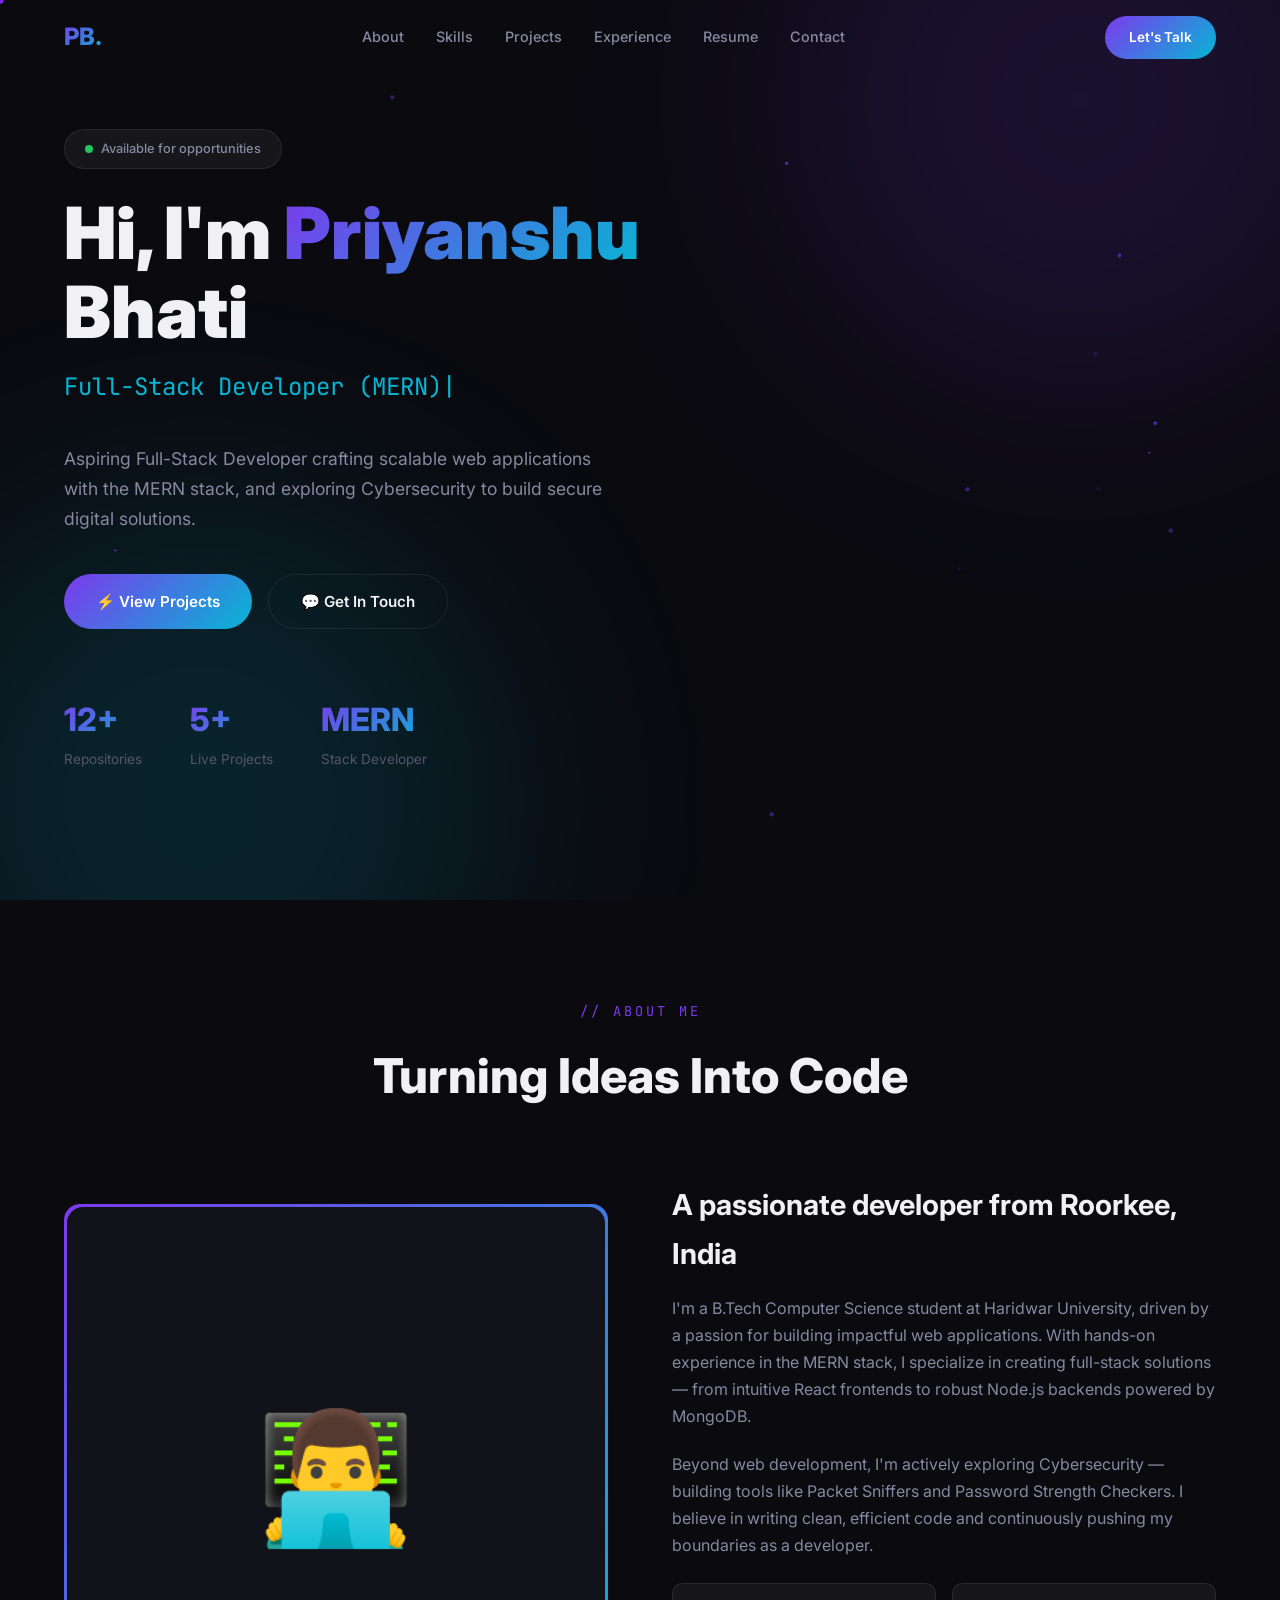
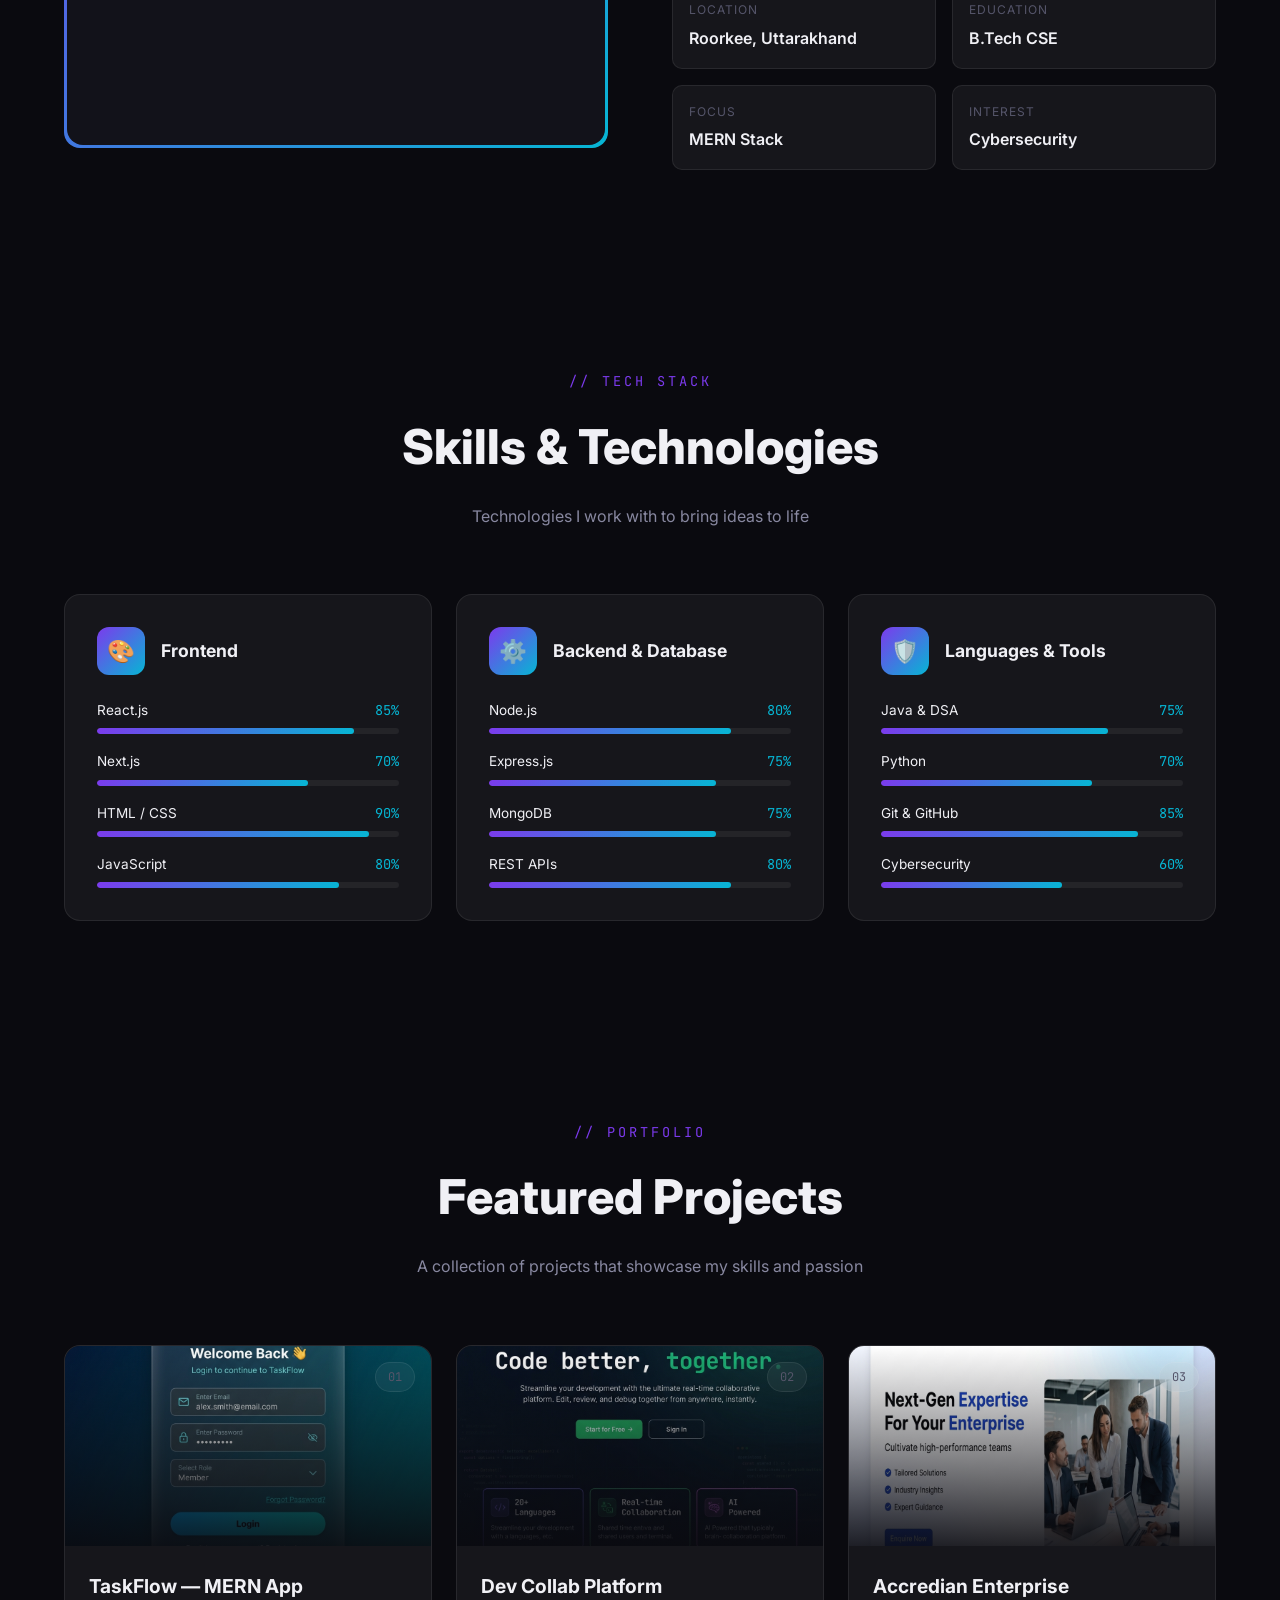
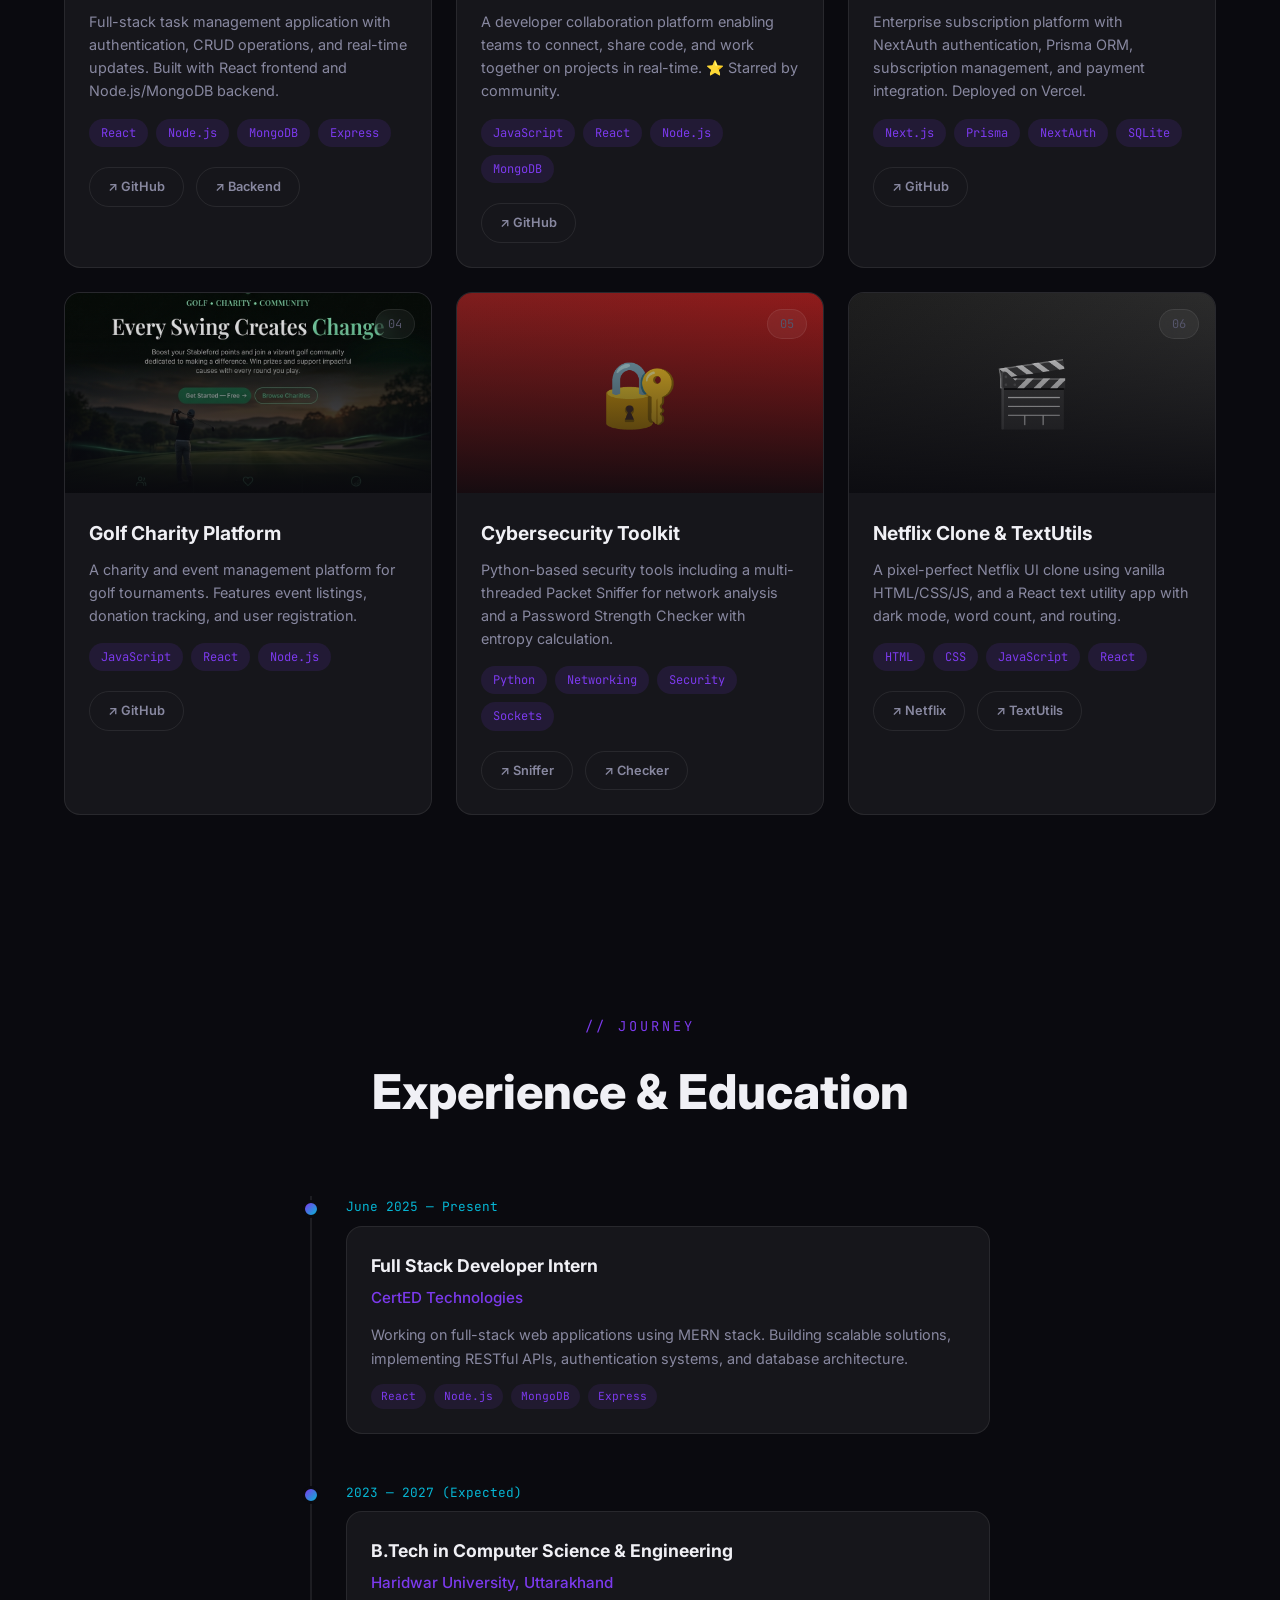
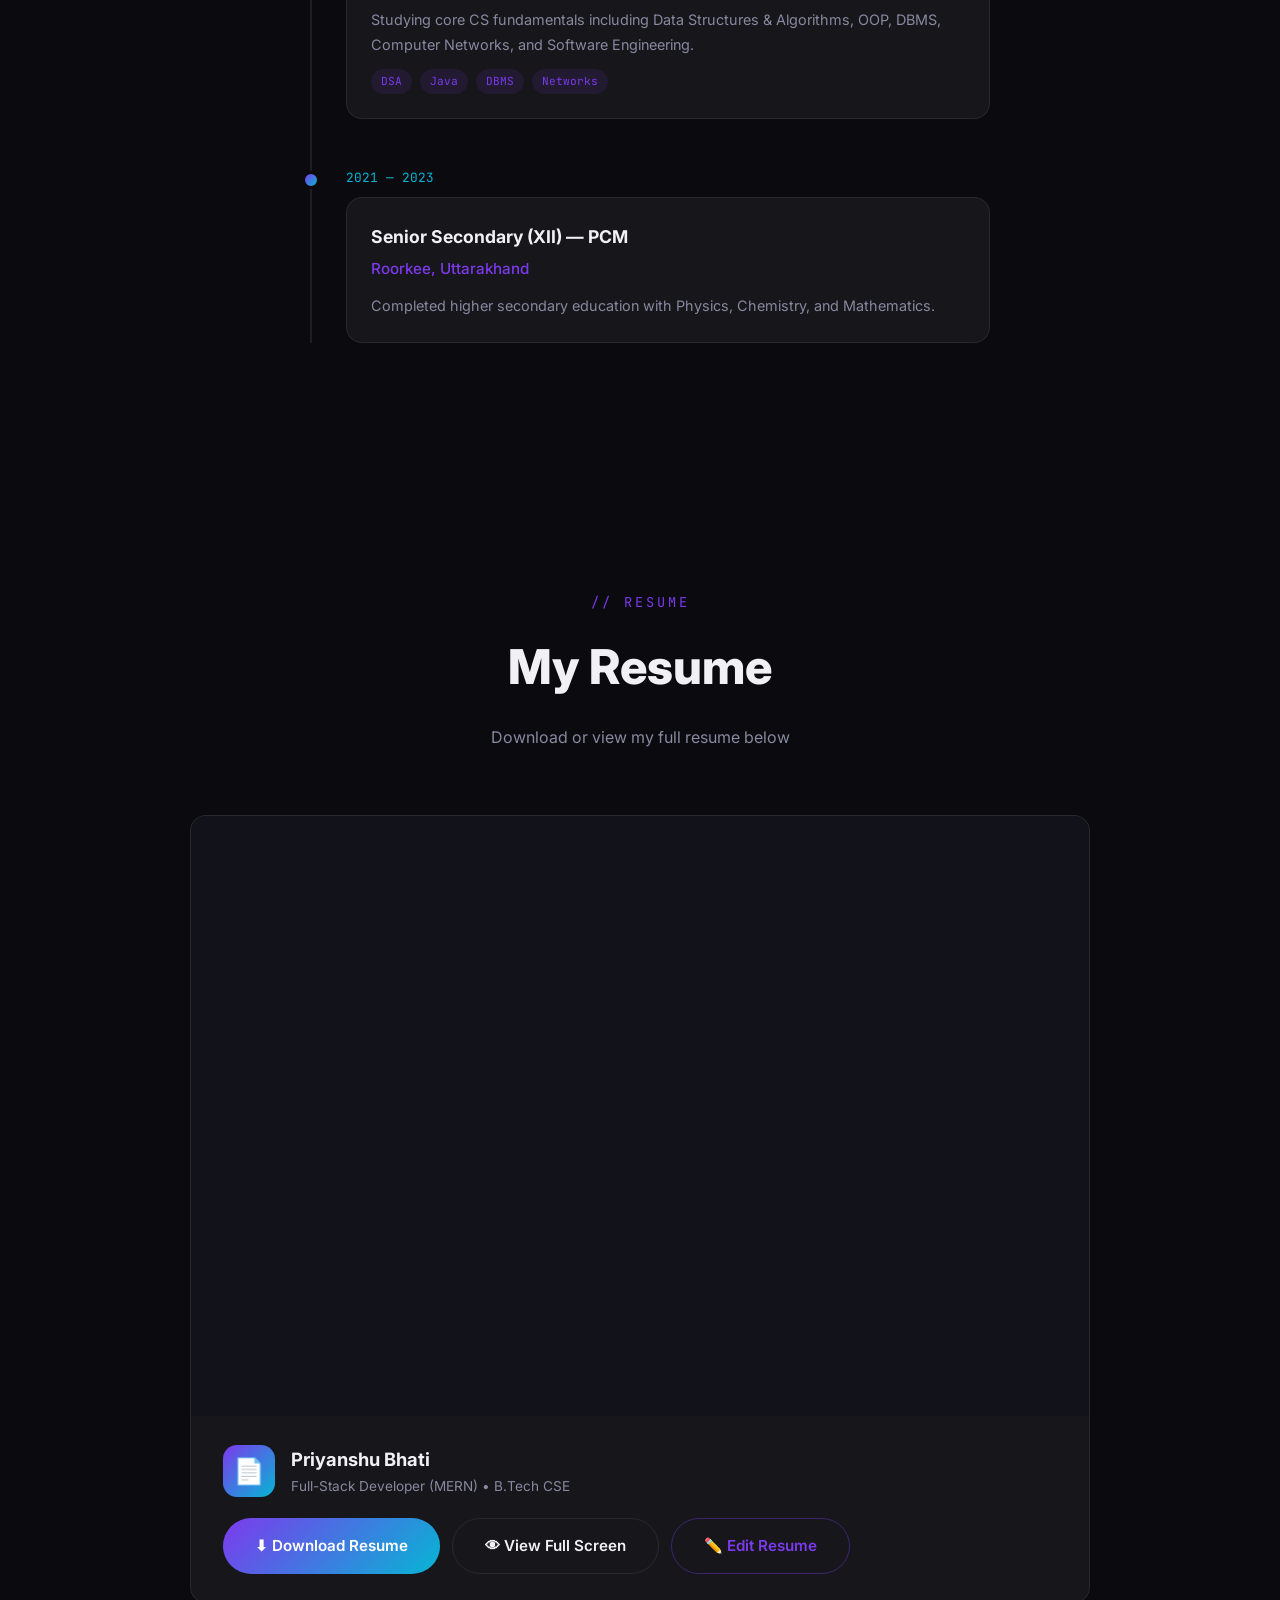
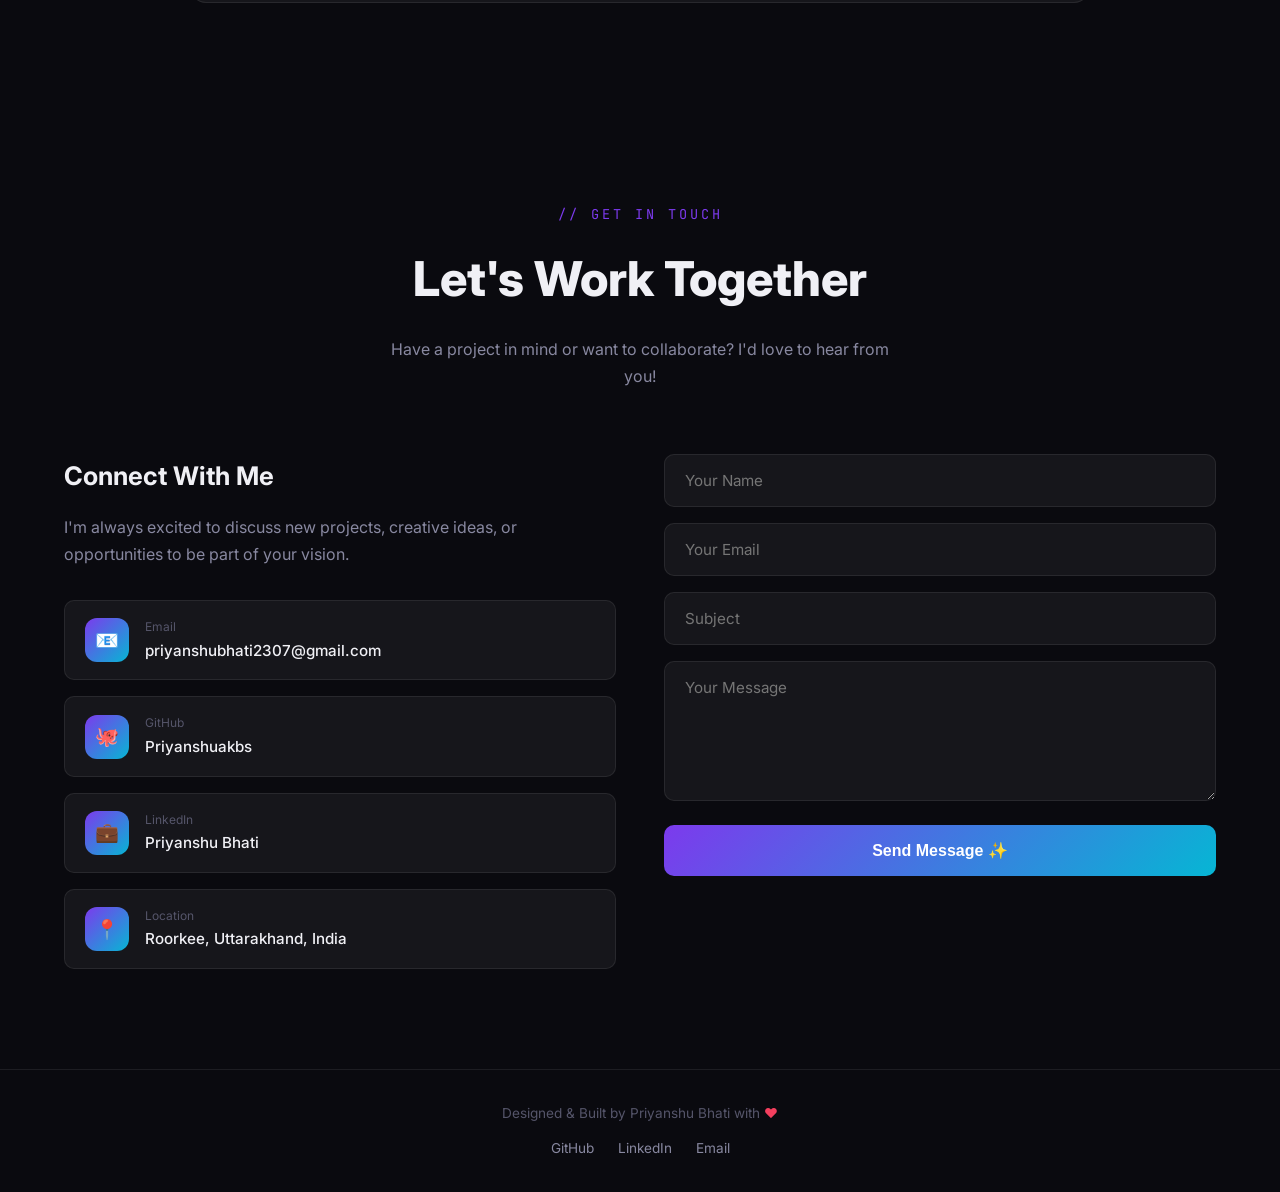
==== commit 35dbfddb: "Update portfolio UI and content" ====
--- a/index.html
+++ b/index.html
@@ -363,7 +363,7 @@
     <div class="footer-links">
       <a href="https://github.com/Priyanshuakbs" target="_blank">GitHub</a>
       <a href="https://www.linkedin.com/in/priyanshu-bhati2307/" target="_blank">LinkedIn</a>
-      <a href="mailto:priyanshubhati2307@gmail.com">Email</a>
+      <a href="mailto:priyanshubhati1902@gmail.com">Email</a>
     </div>
   </div>
 </footer>
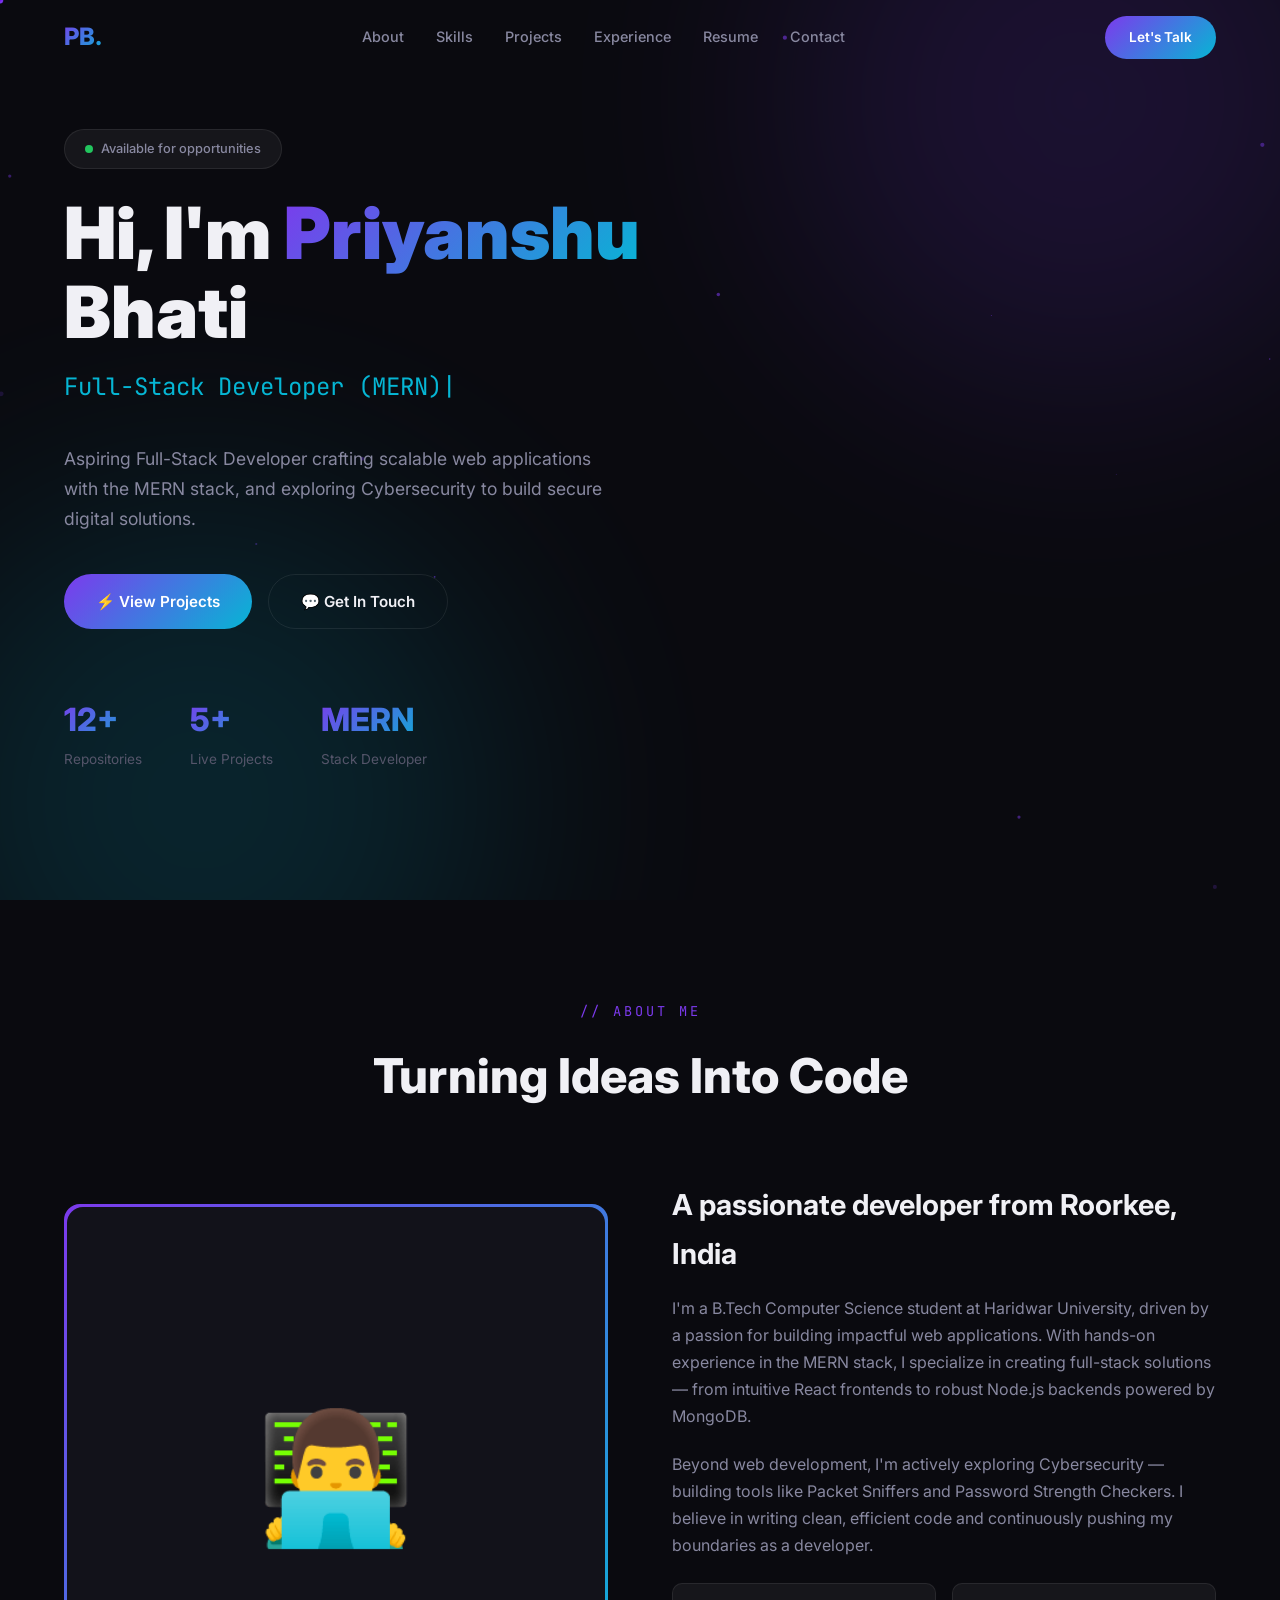
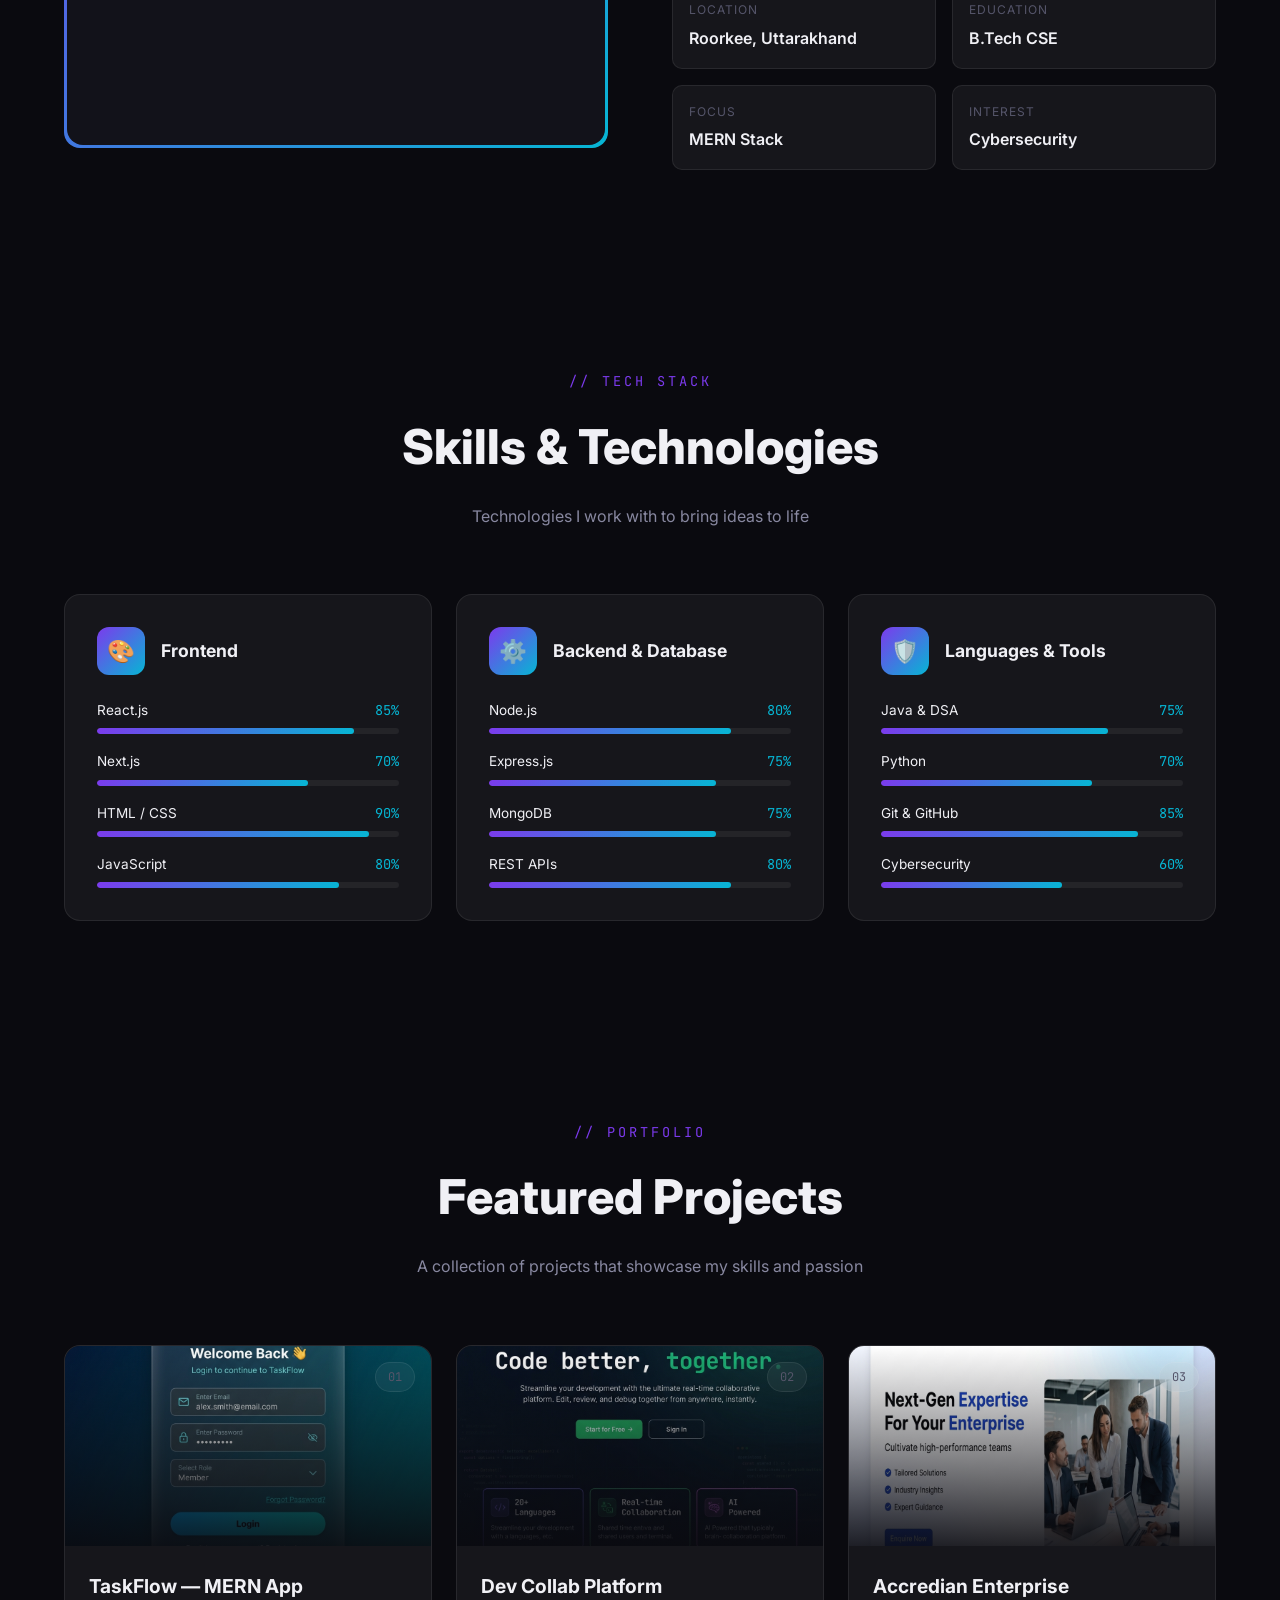
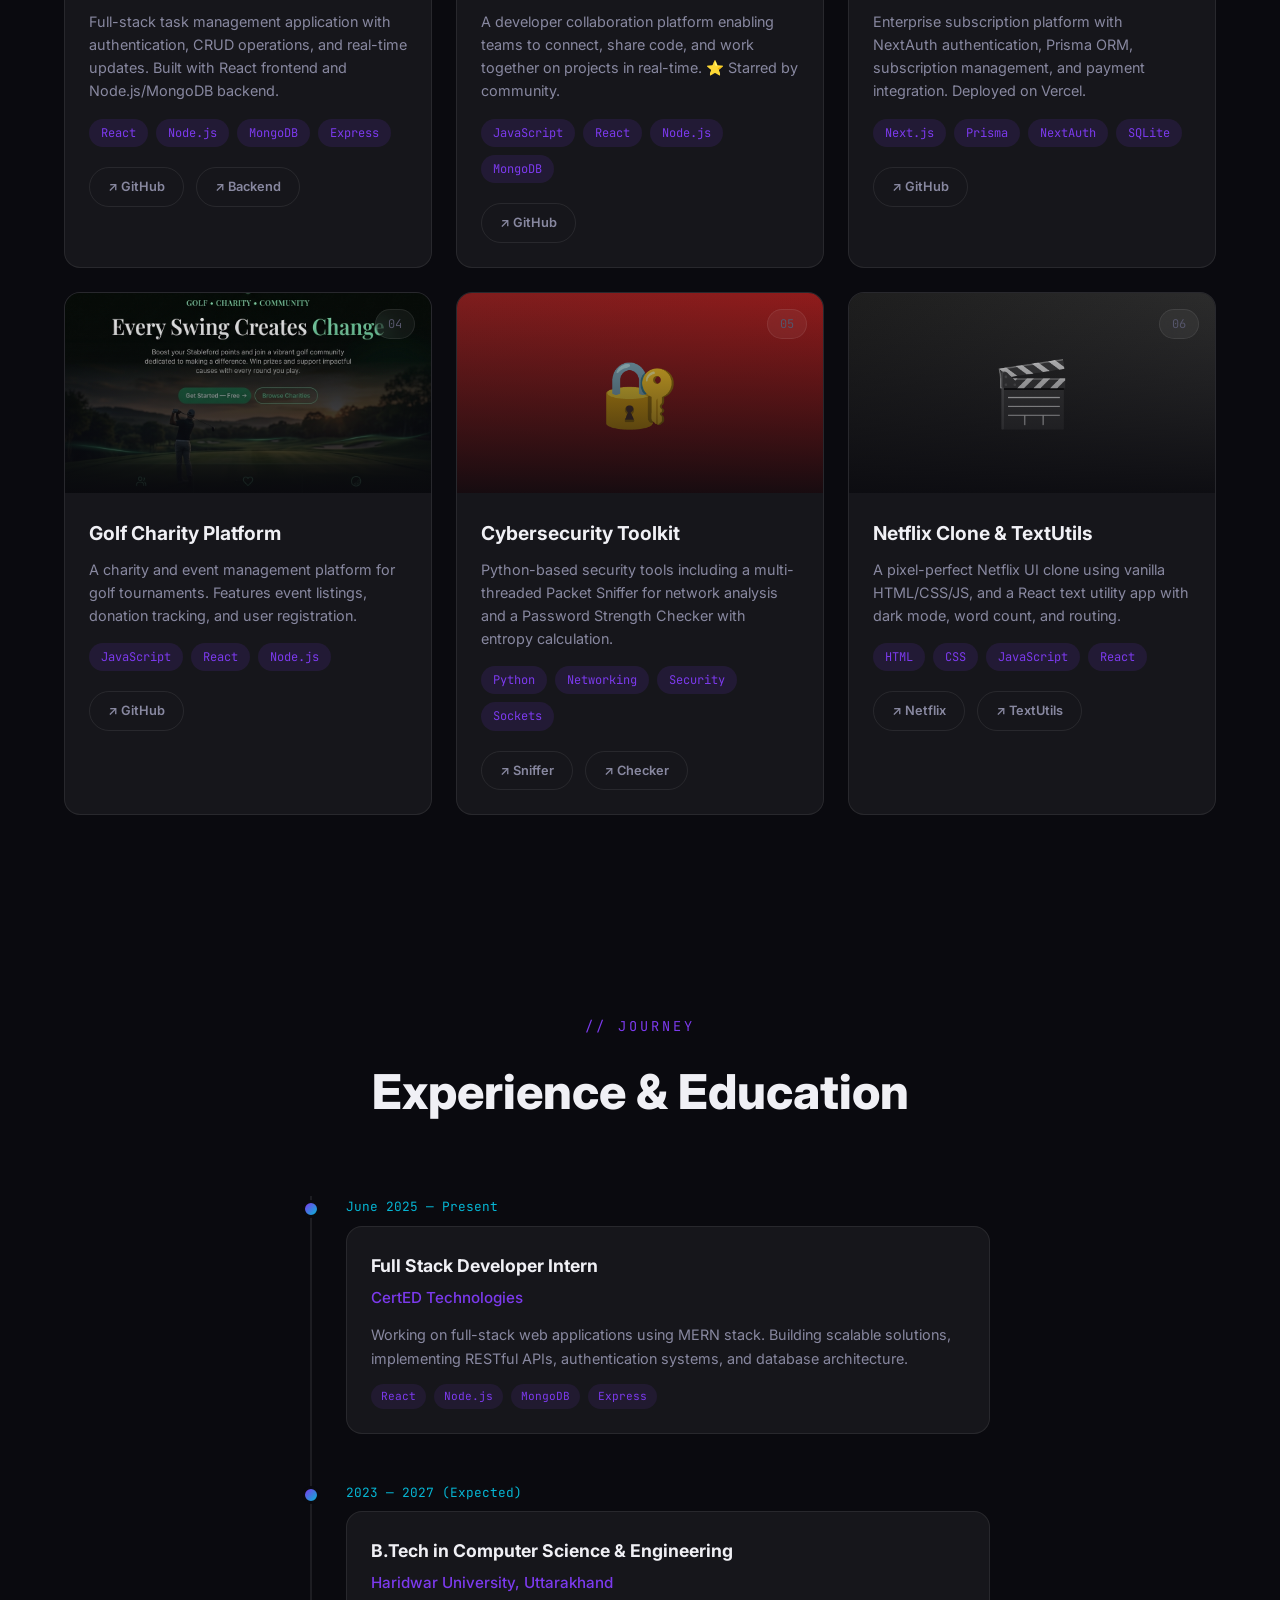
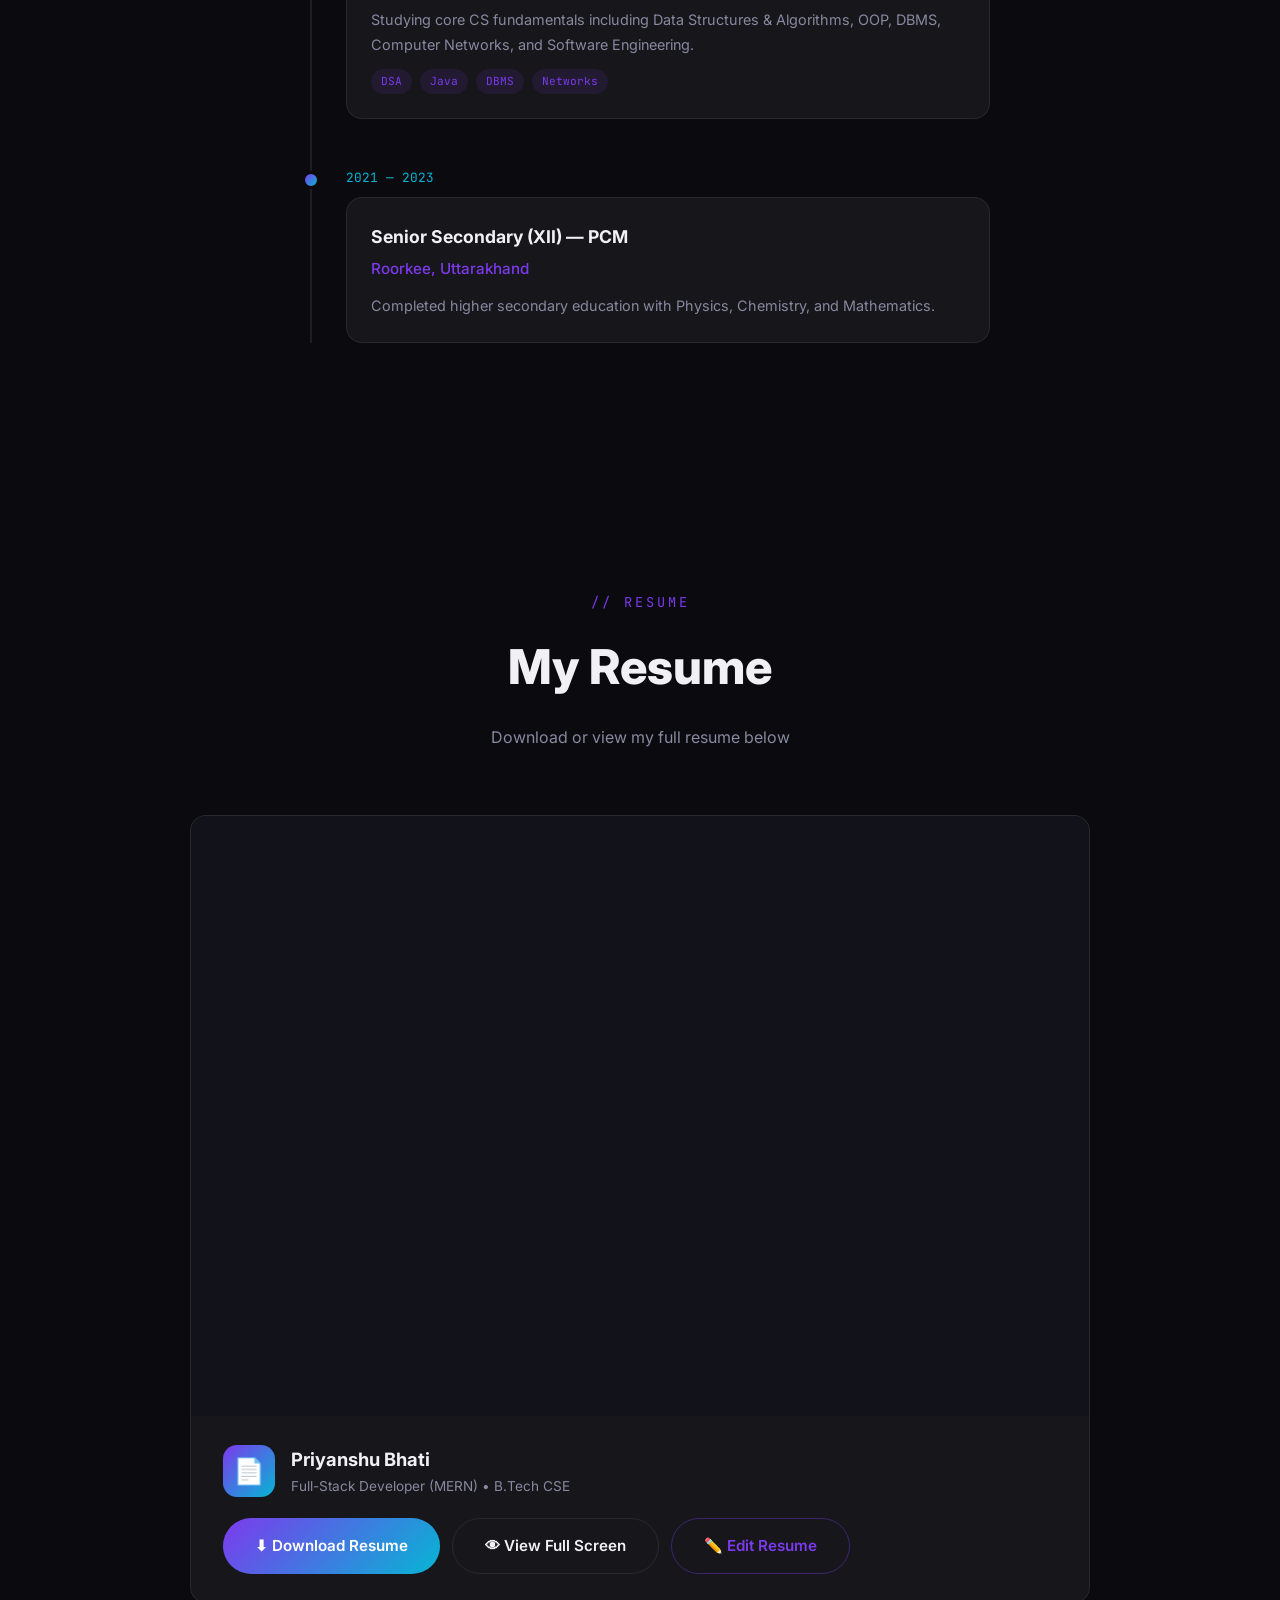
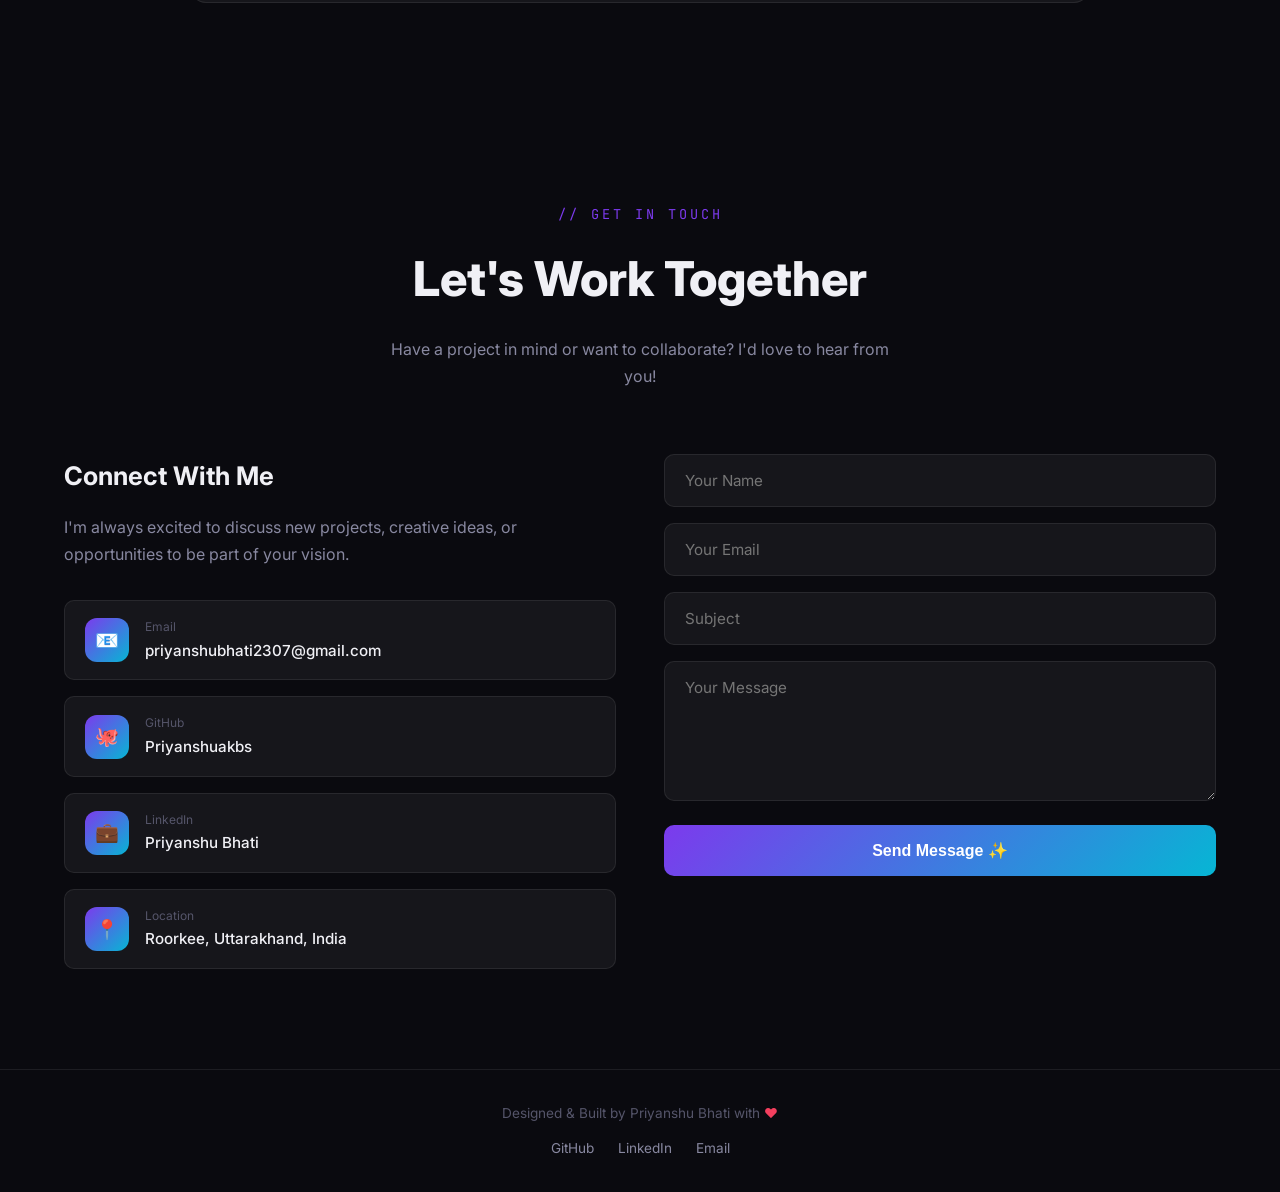
==== commit 4ad0d225: "Update portfolio UI and content" ====
--- a/index.html
+++ b/index.html
@@ -363,7 +363,7 @@
     <div class="footer-links">
       <a href="https://github.com/Priyanshuakbs" target="_blank">GitHub</a>
       <a href="https://www.linkedin.com/in/priyanshu-bhati2307/" target="_blank">LinkedIn</a>
-      <a href="mailto:priyanshubhati1902@gmail.com">Email</a>
+      <a href="mailto:priyanshubhati2019@gmail.com">Email</a>
     </div>
   </div>
 </footer>
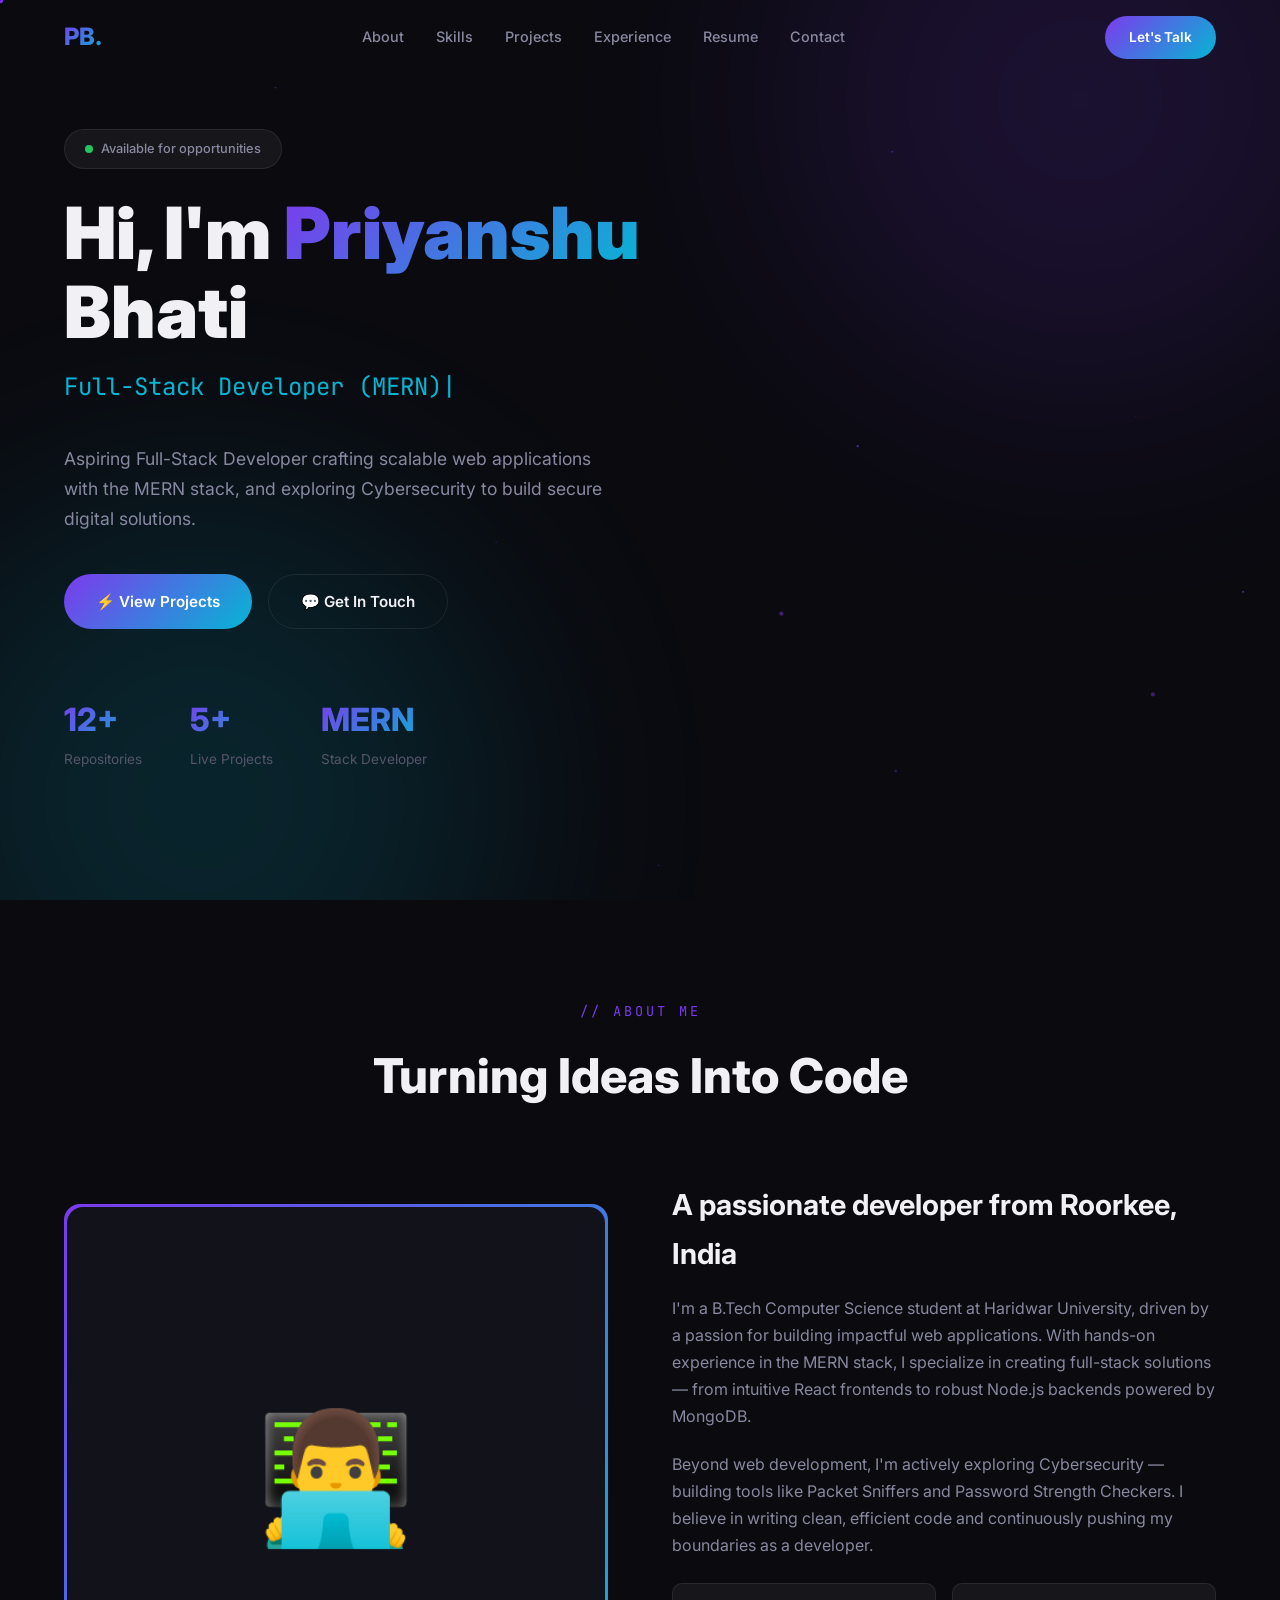
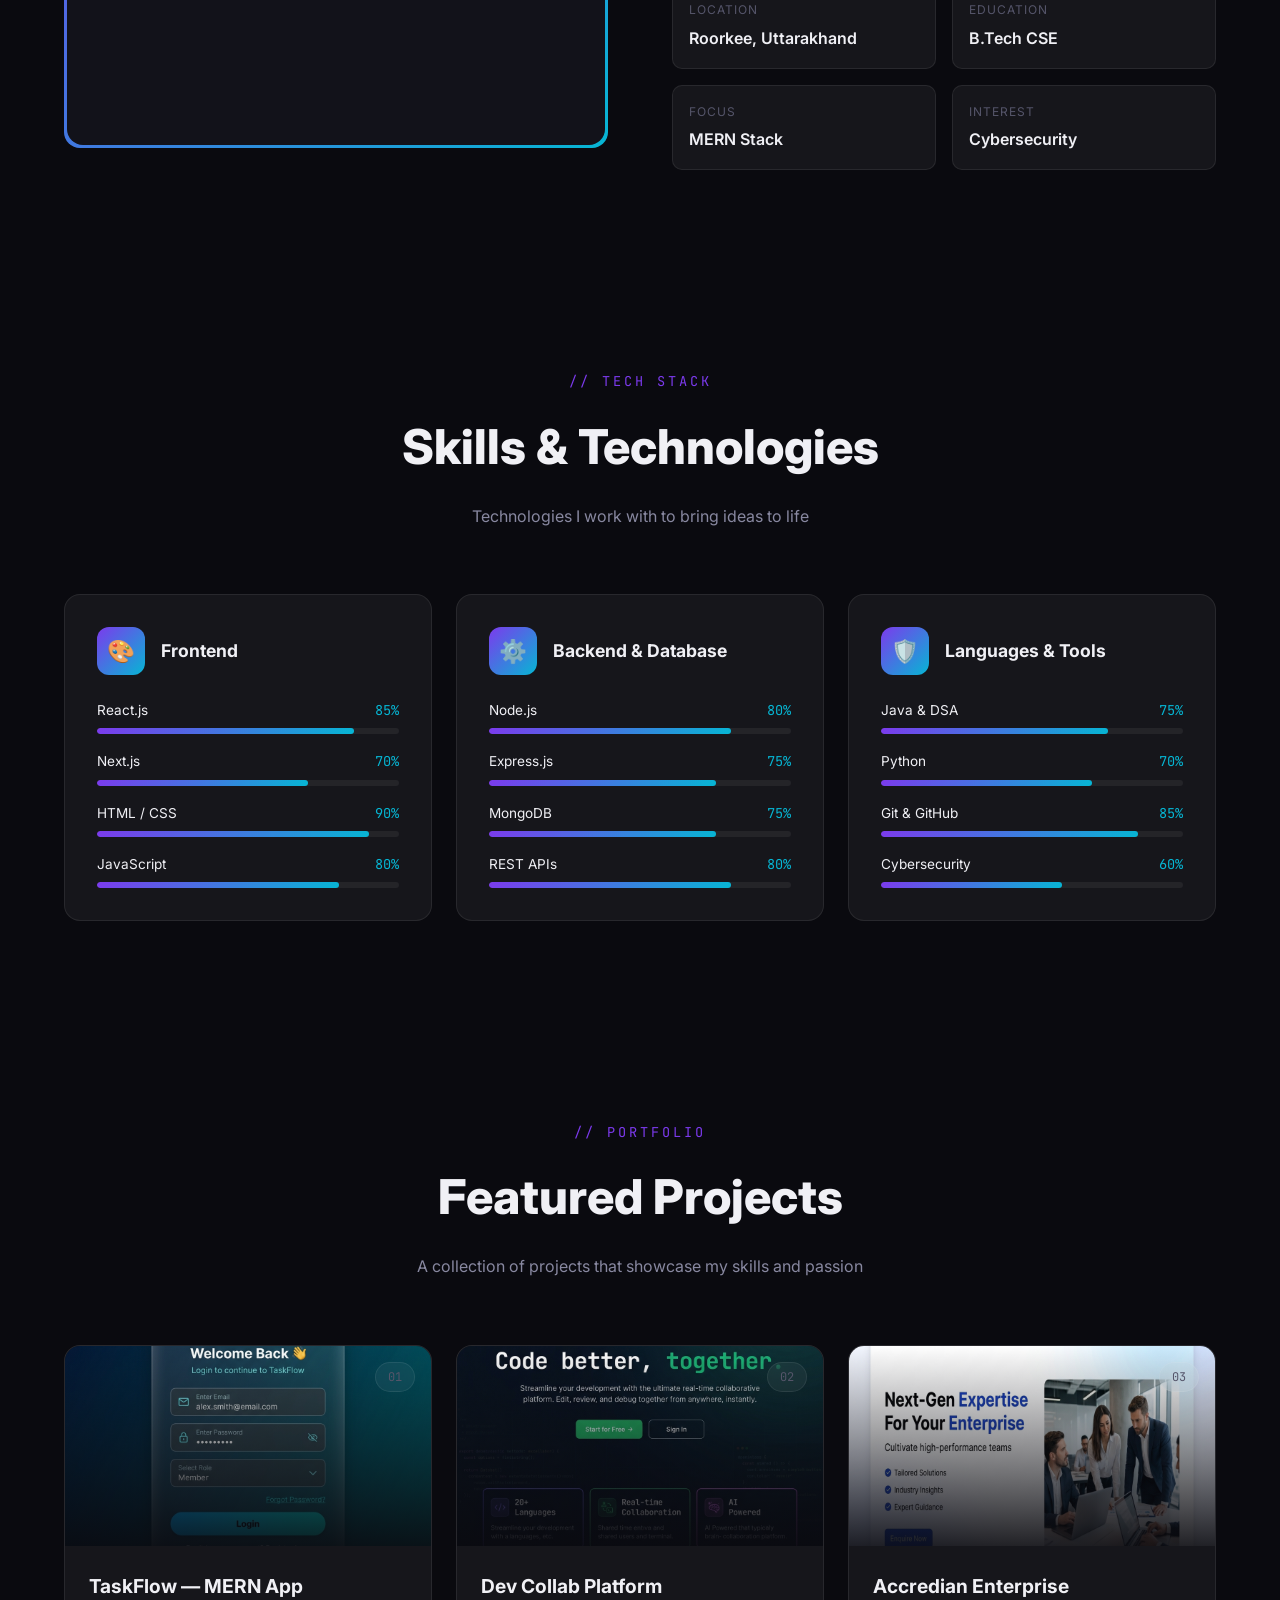
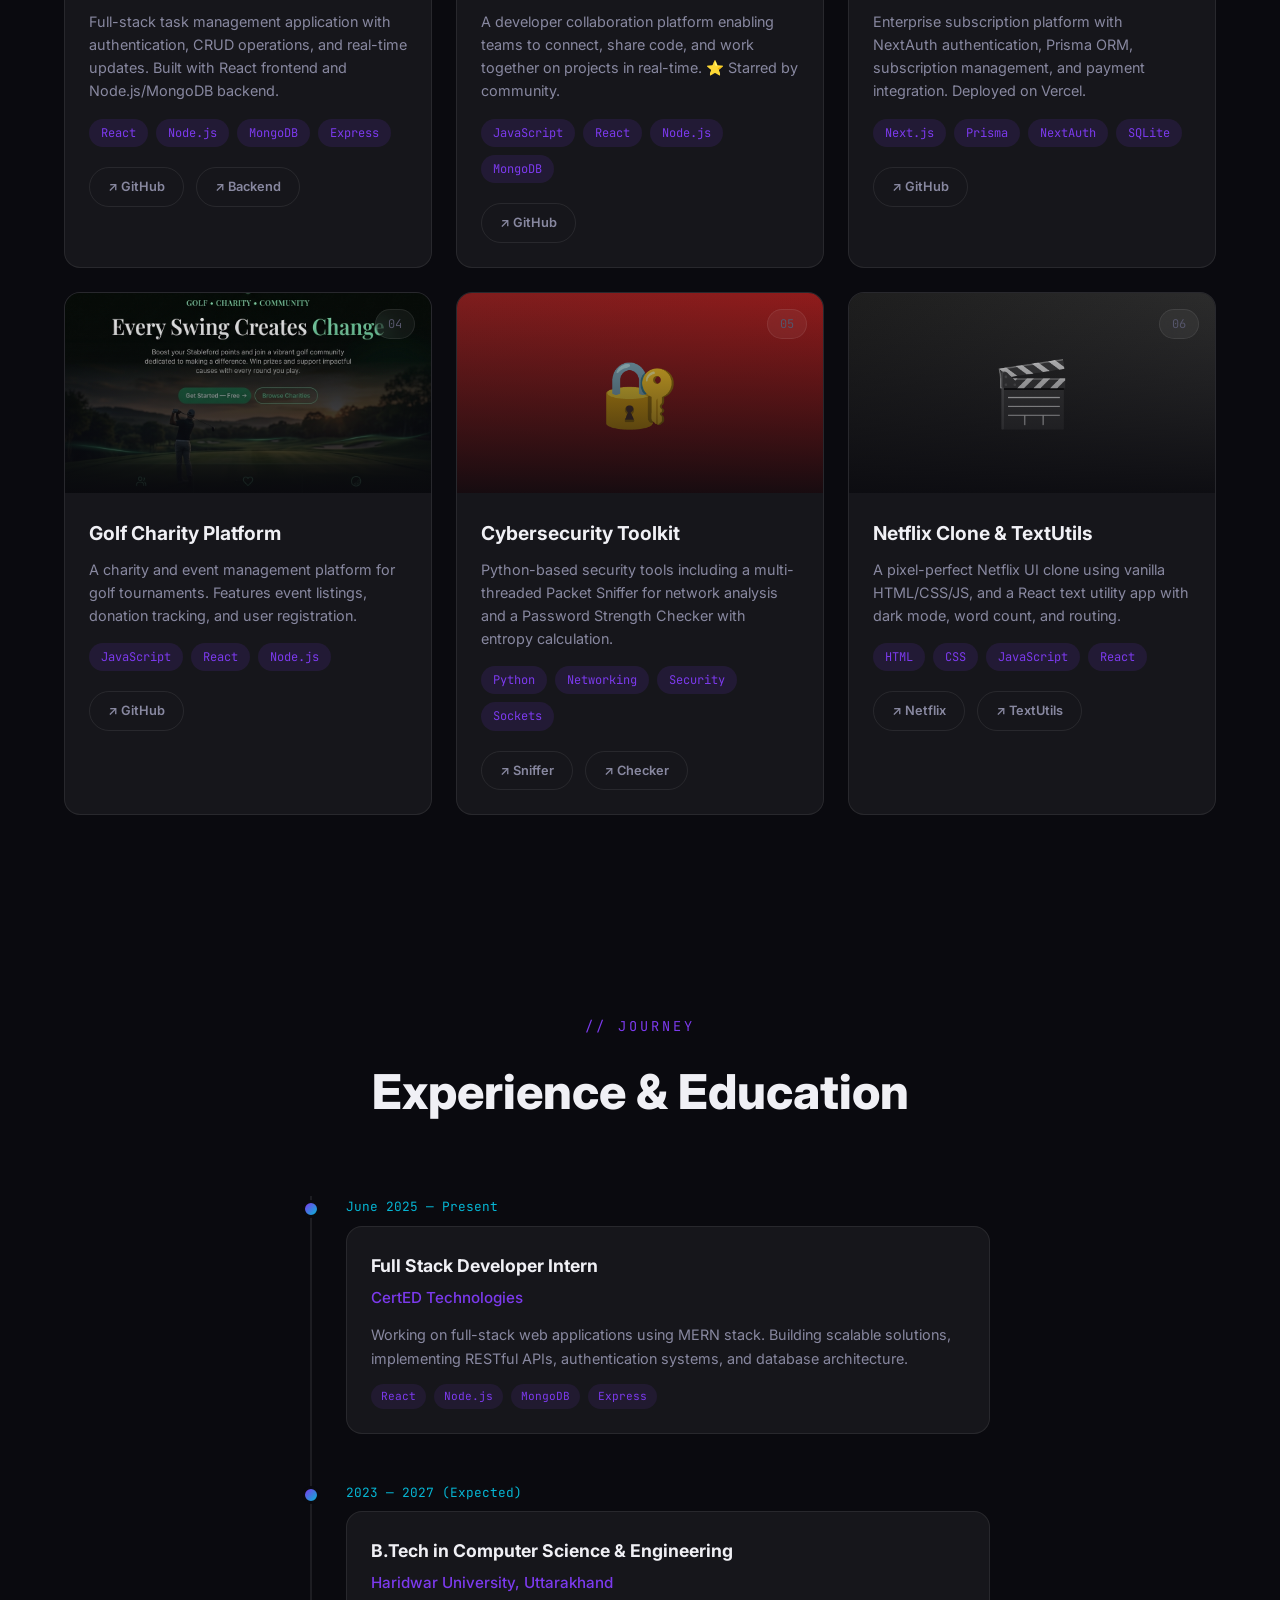
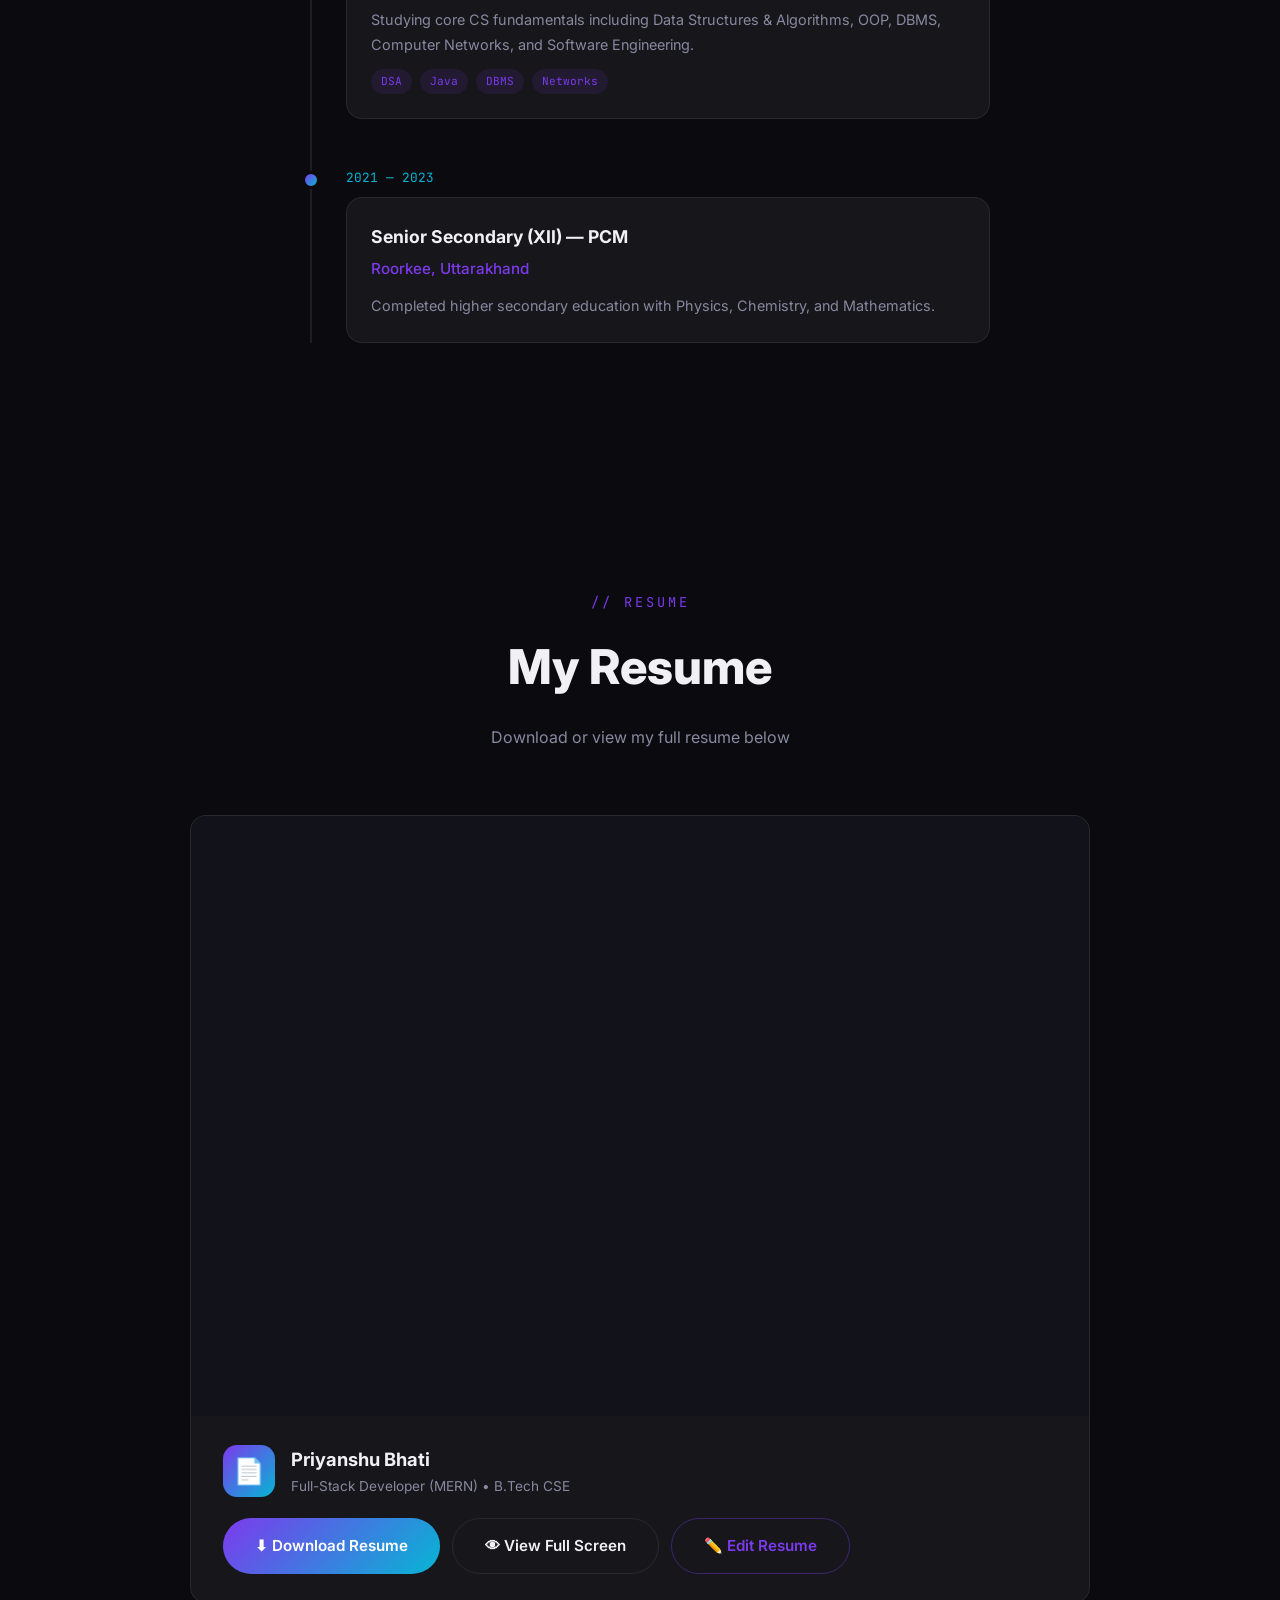
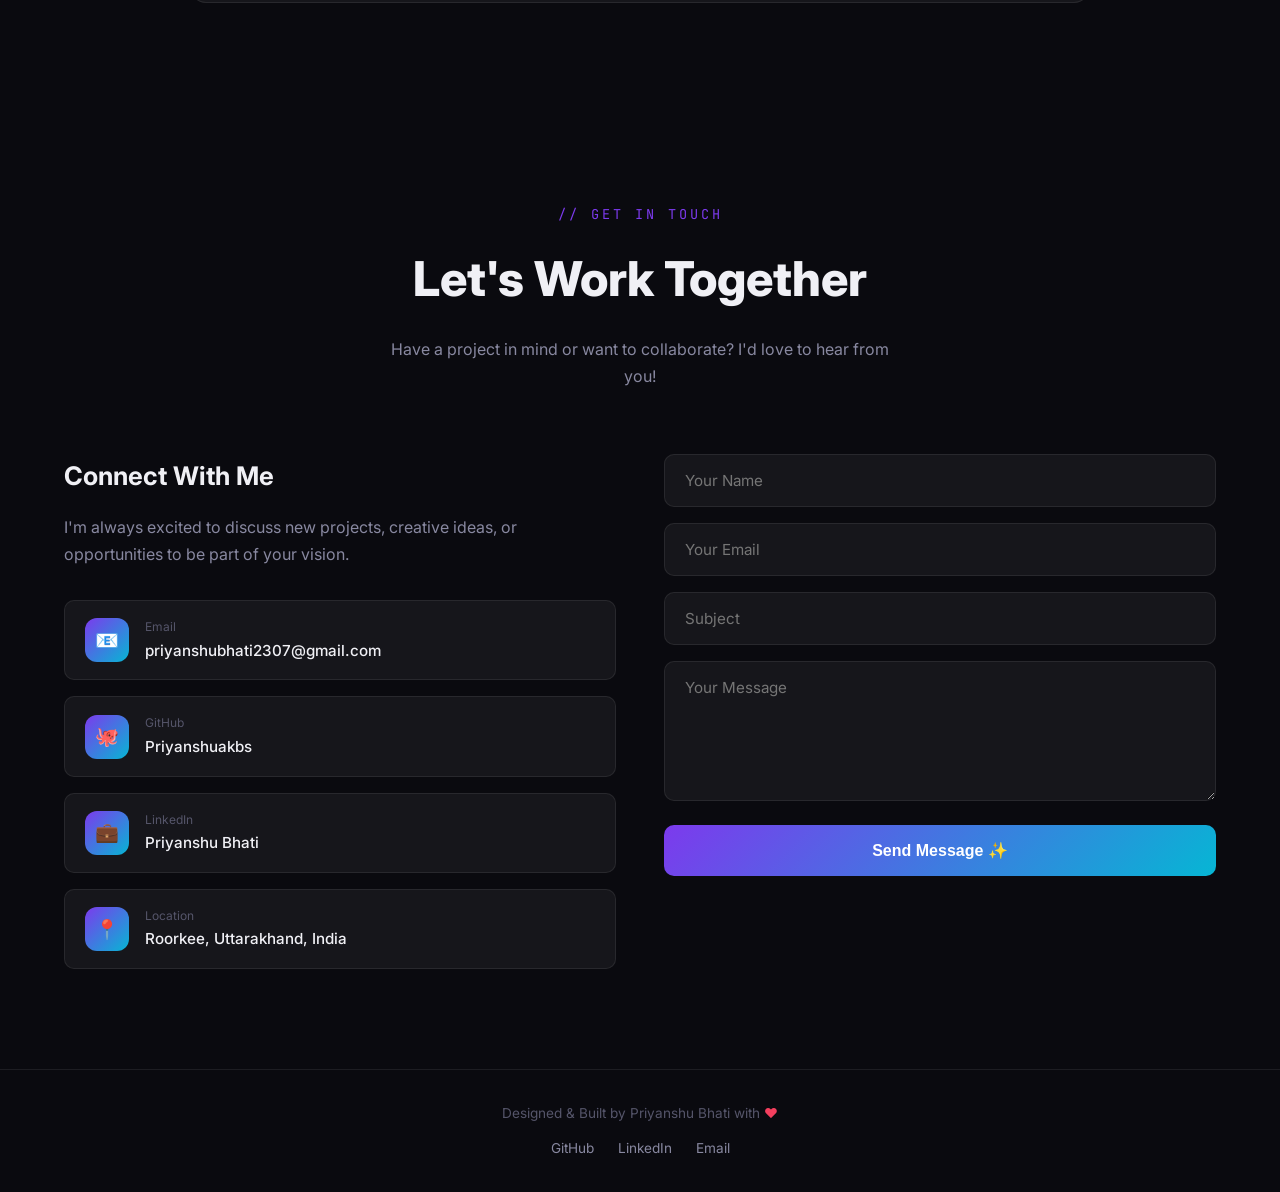
==== commit 5251a7b3: "Update portfolio UI and content" ====
--- a/index.html
+++ b/index.html
@@ -327,7 +327,7 @@
         <h3>Connect With Me</h3>
         <p>I'm always excited to discuss new projects, creative ideas, or opportunities to be part of your vision.</p>
         <div class="contact-links">
-          <a href="mailto:priyanshubhati2307@gmail.com" class="contact-link">
+          <a href="mailto:priyanshubhati2019@gmail.com" class="contact-link">
             <div class="contact-link-icon">📧</div>
             <div class="contact-link-text"><div class="label">Email</div><div class="value">priyanshubhati2307@gmail.com</div></div>
           </a>
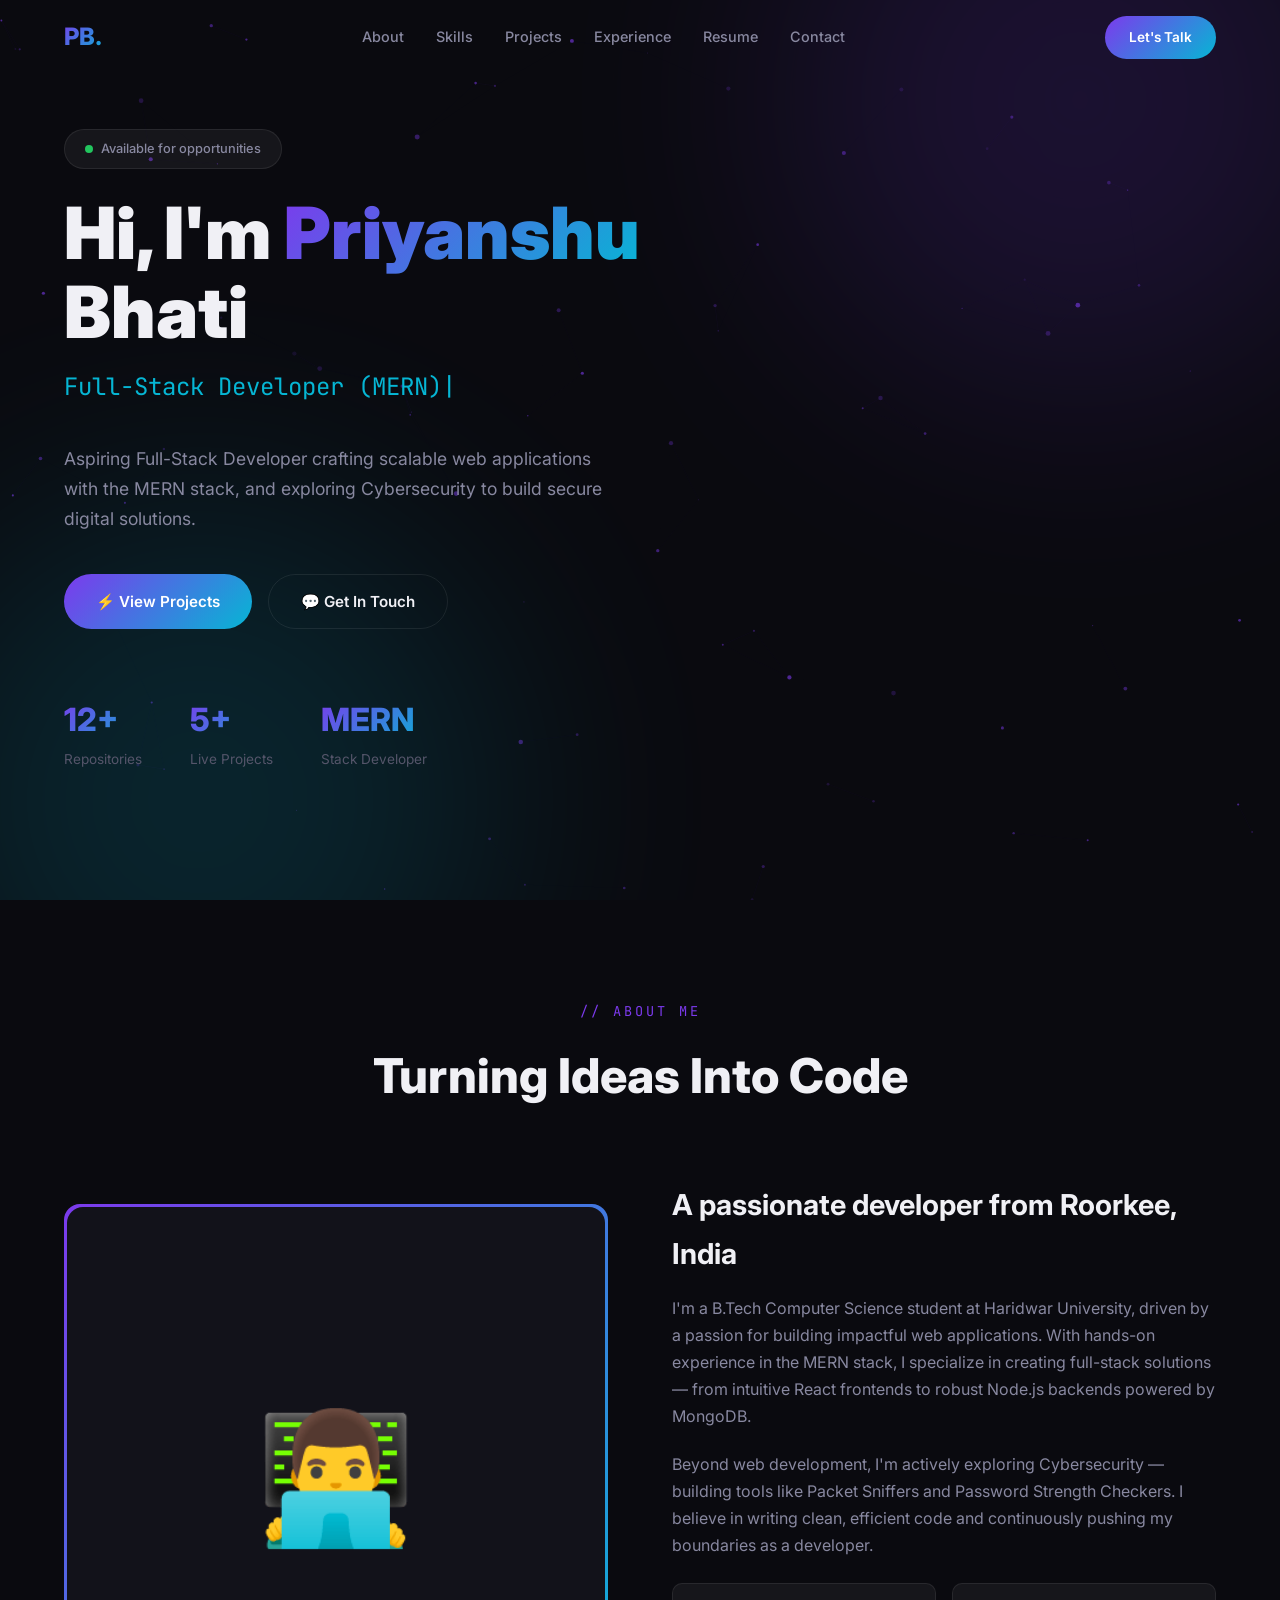
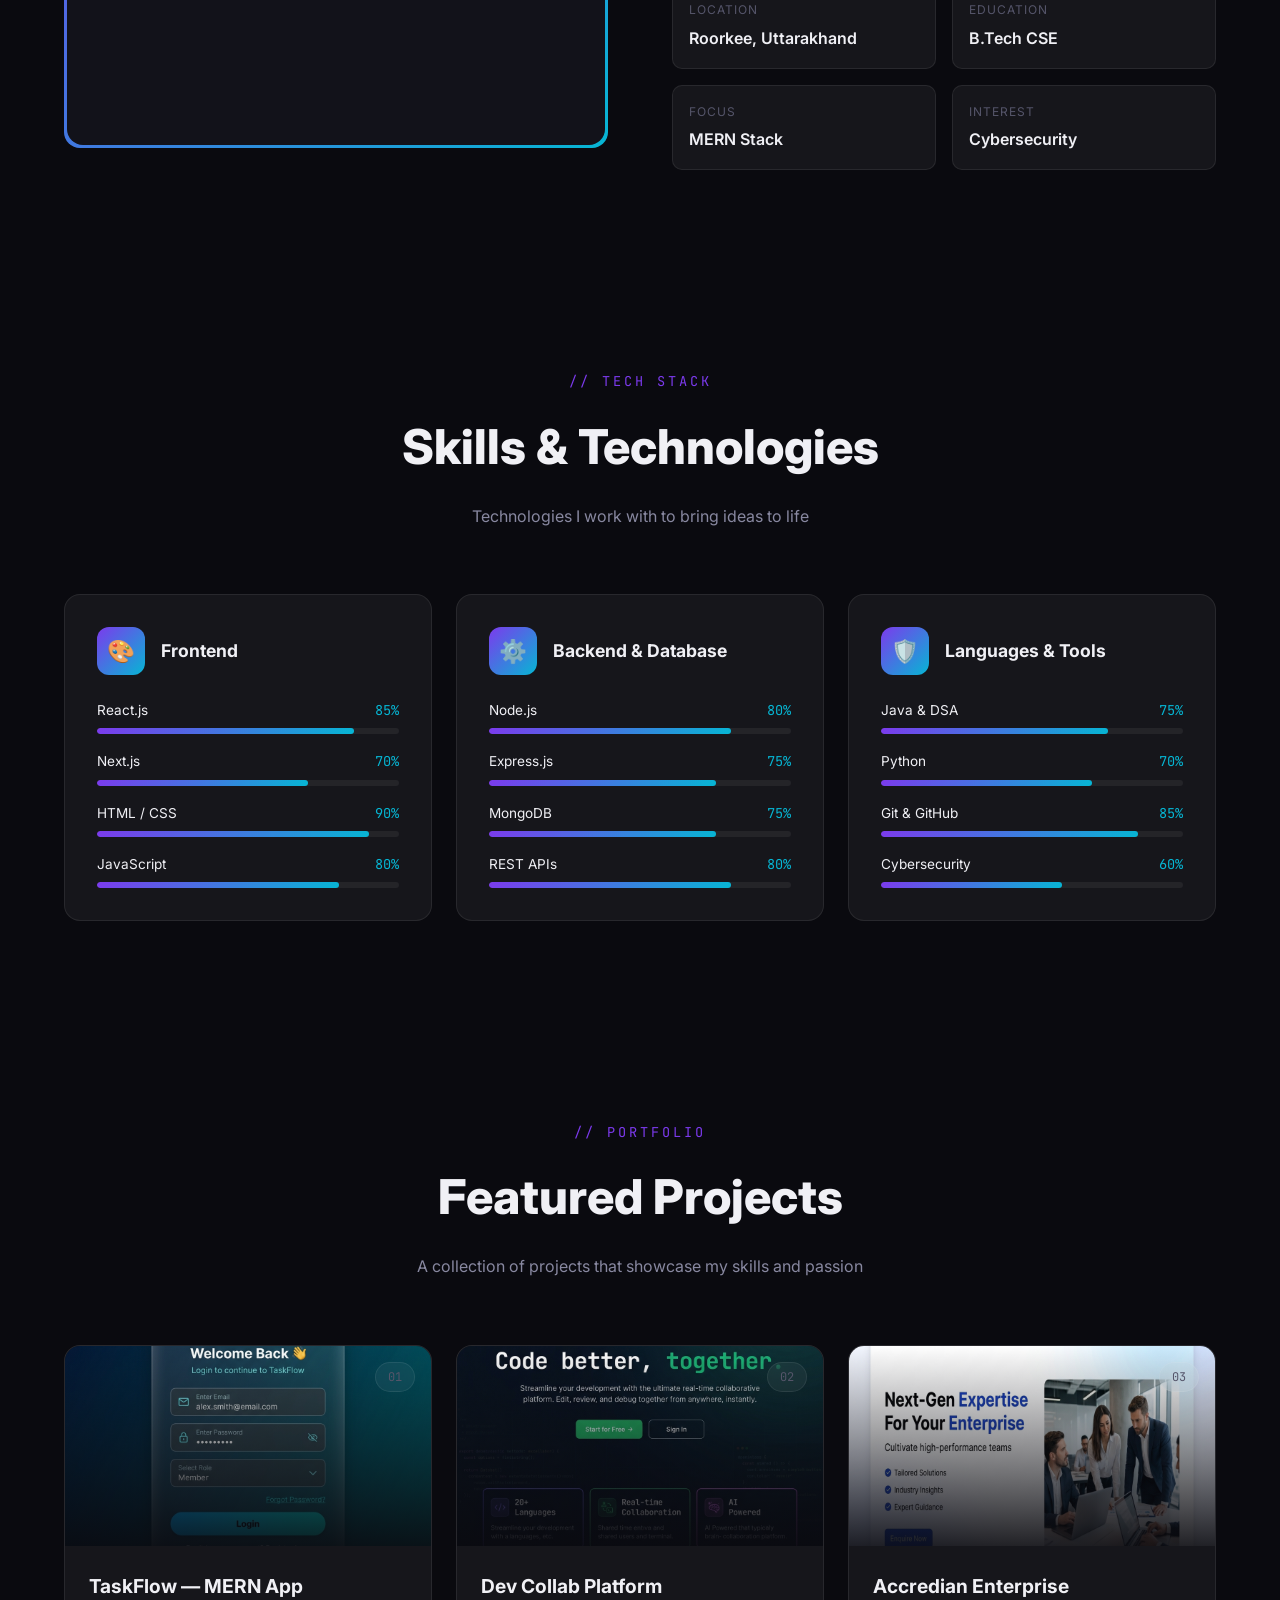
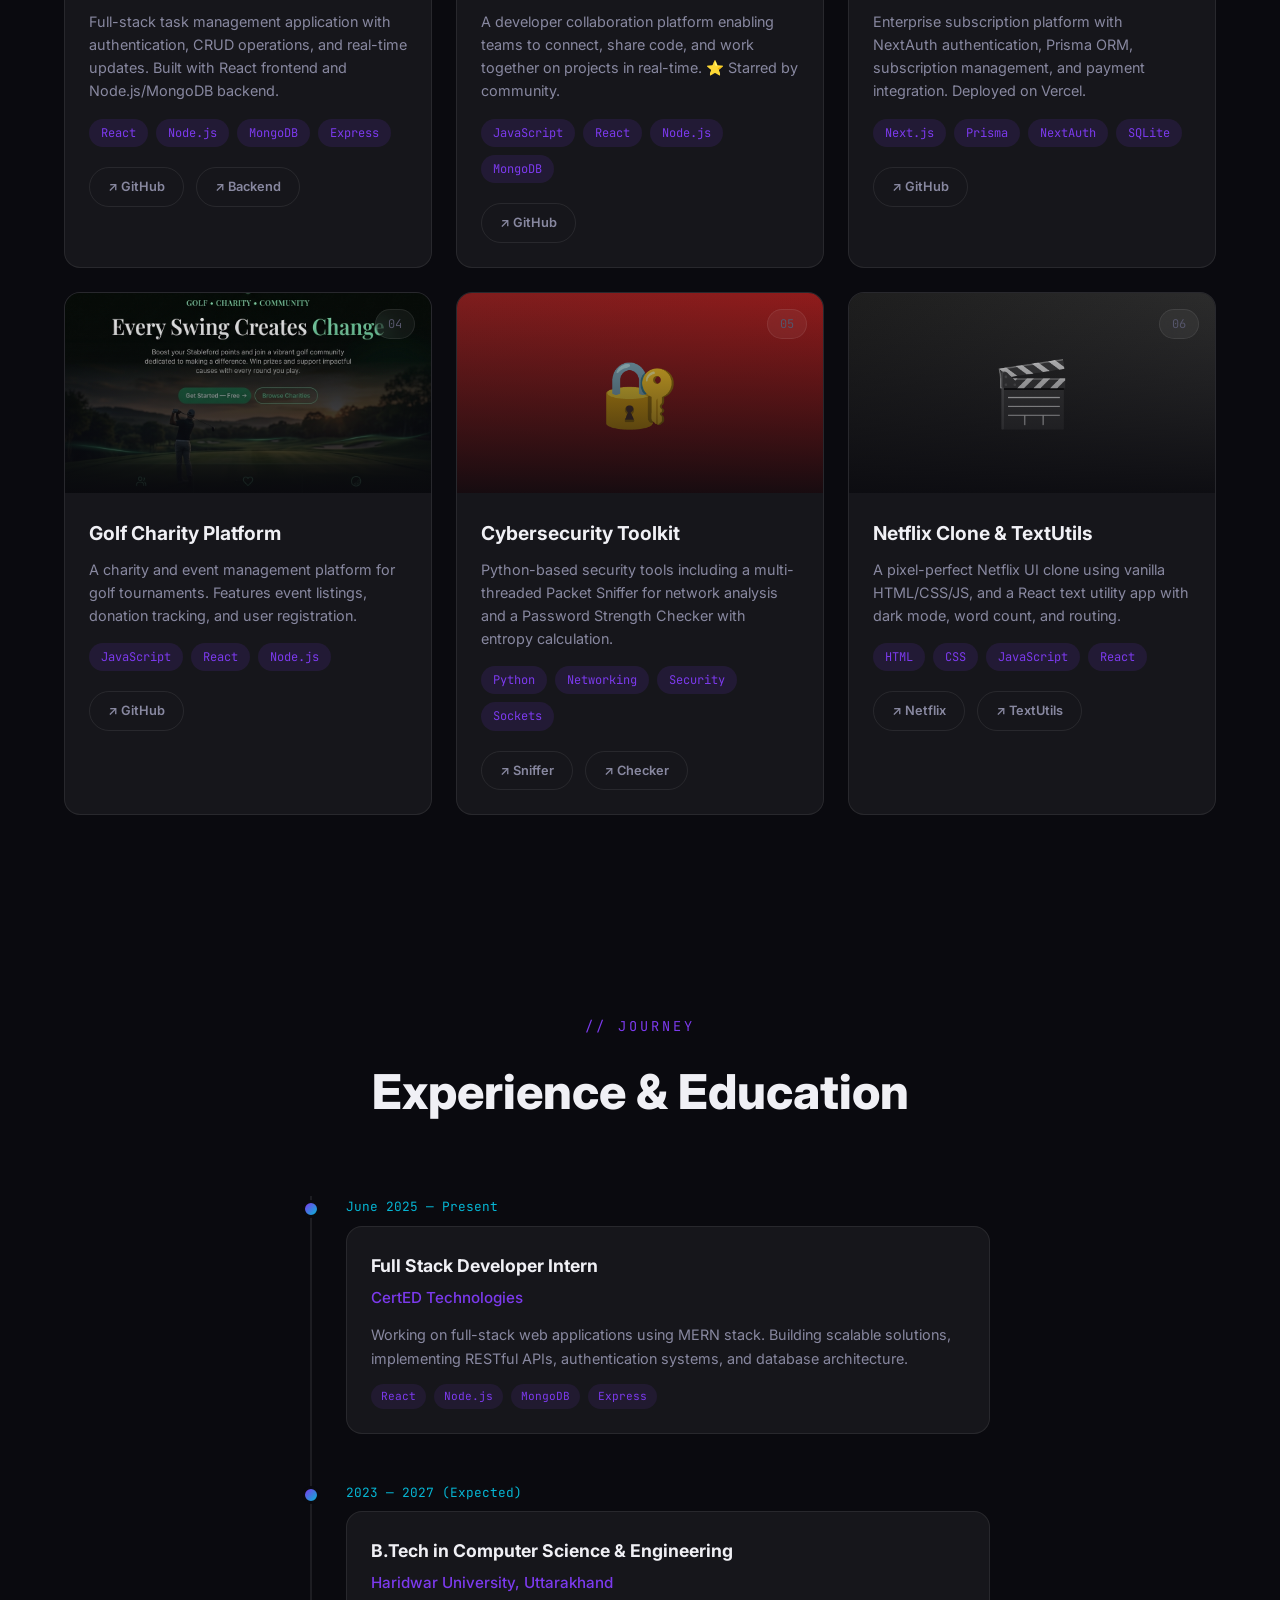
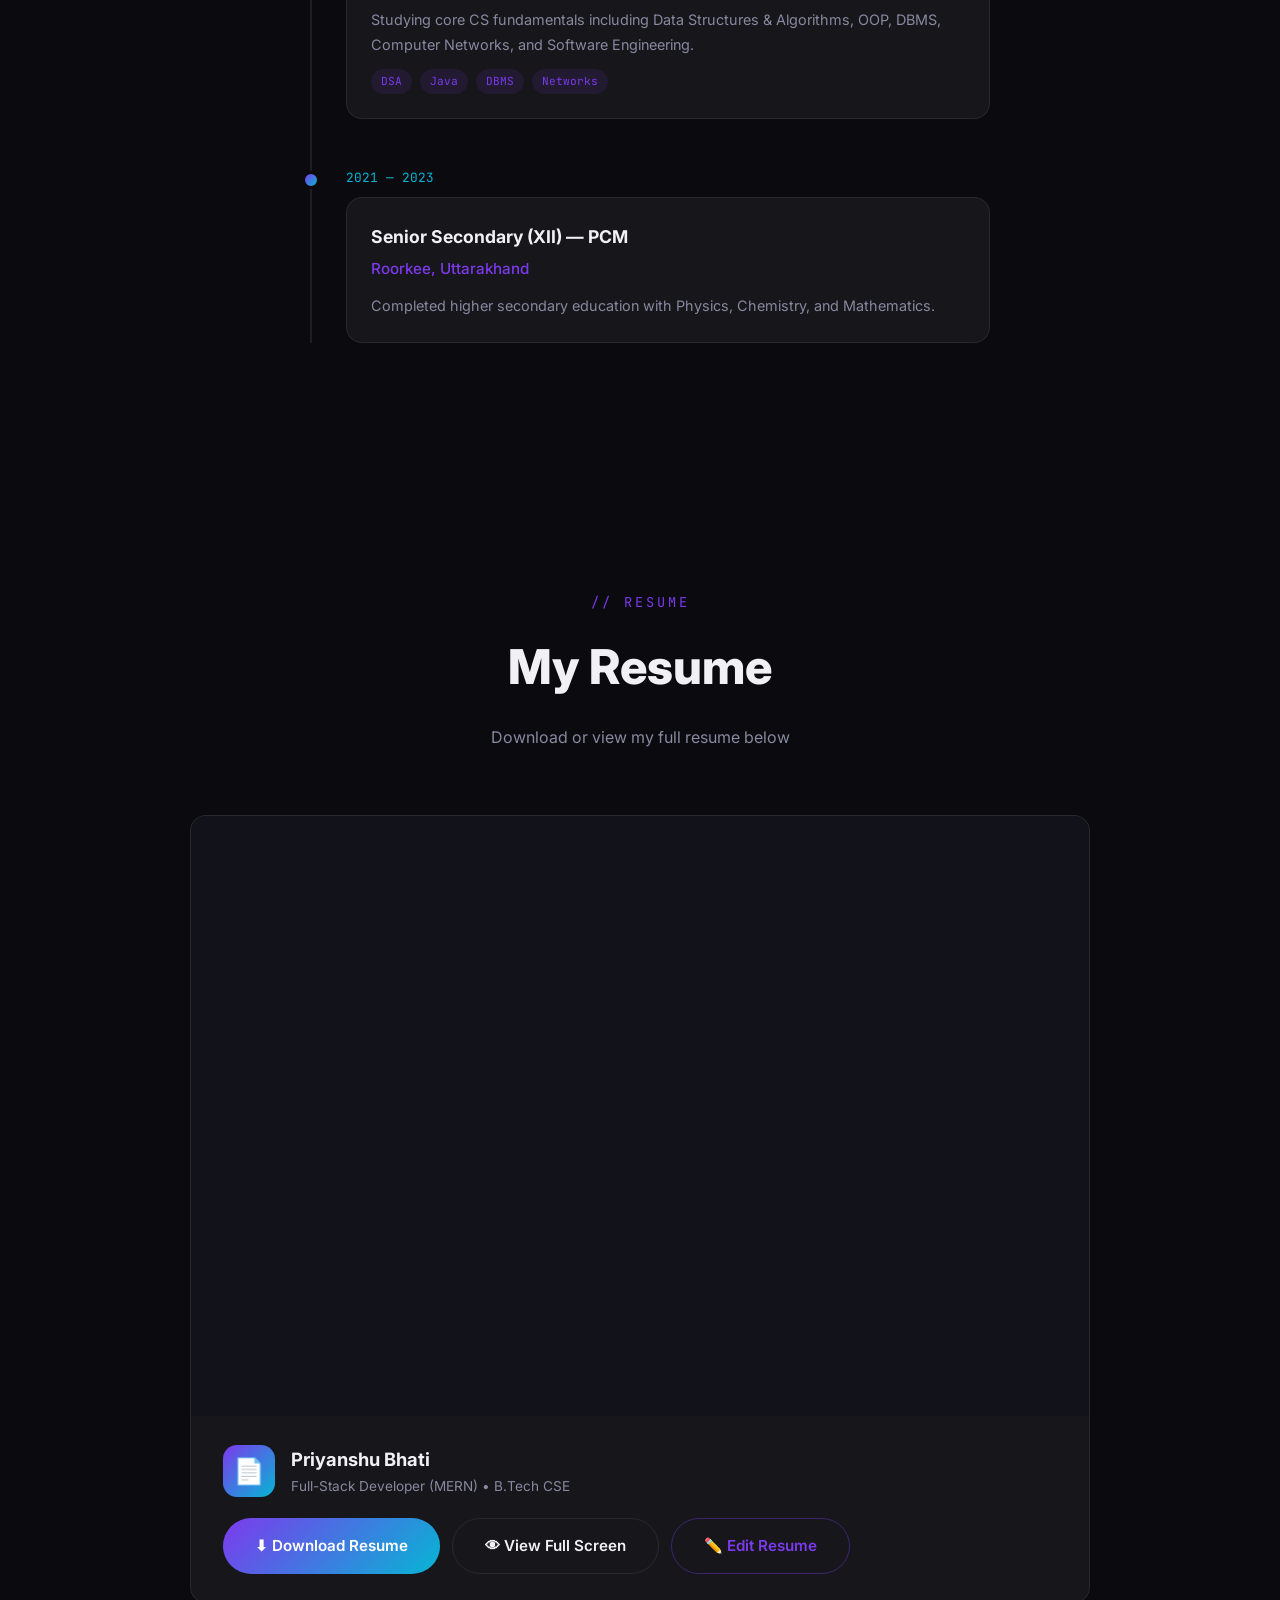
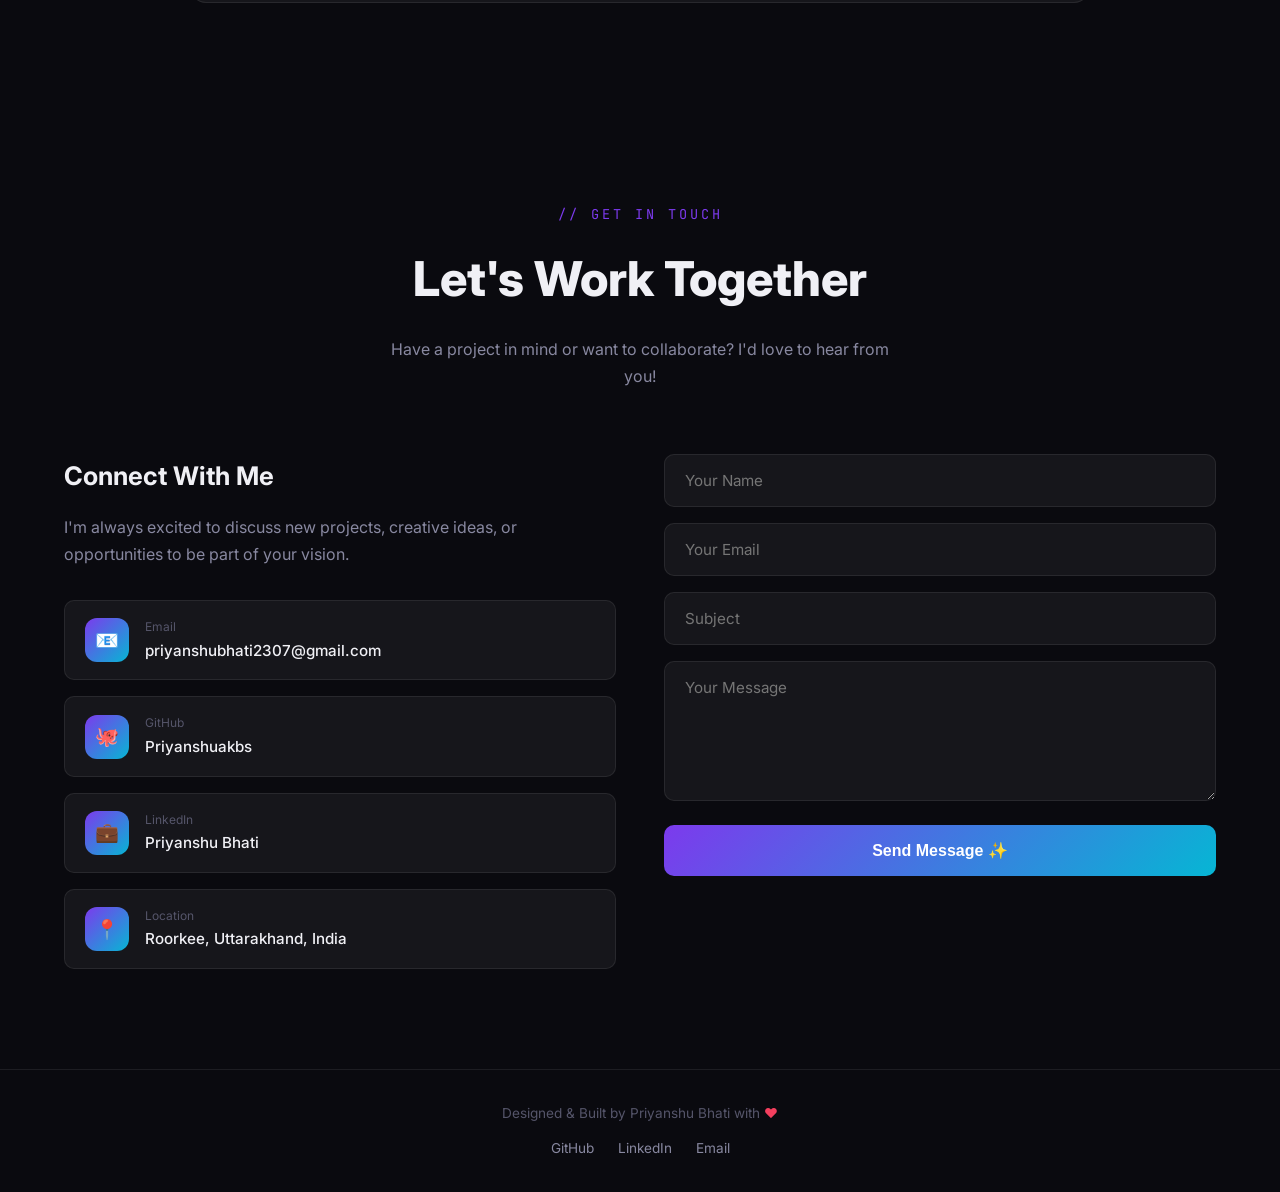
==== commit d4289b73: "Update portfolio UI and content" ====
--- a/index.html
+++ b/index.html
@@ -327,7 +327,7 @@
         <h3>Connect With Me</h3>
         <p>I'm always excited to discuss new projects, creative ideas, or opportunities to be part of your vision.</p>
         <div class="contact-links">
-          <a href="mailto:priyanshubhati2019@gmail.com" class="contact-link">
+          <a href="mailto:priyanshurajput2019@gmail.com" class="contact-link">
             <div class="contact-link-icon">📧</div>
             <div class="contact-link-text"><div class="label">Email</div><div class="value">priyanshubhati2307@gmail.com</div></div>
           </a>
@@ -363,7 +363,7 @@
     <div class="footer-links">
       <a href="https://github.com/Priyanshuakbs" target="_blank">GitHub</a>
       <a href="https://www.linkedin.com/in/priyanshu-bhati2307/" target="_blank">LinkedIn</a>
-      <a href="mailto:priyanshubhati2019@gmail.com">Email</a>
+      <a href="mailto:priyanshurajput2019@gmail.com">Email</a>
     </div>
   </div>
 </footer>
